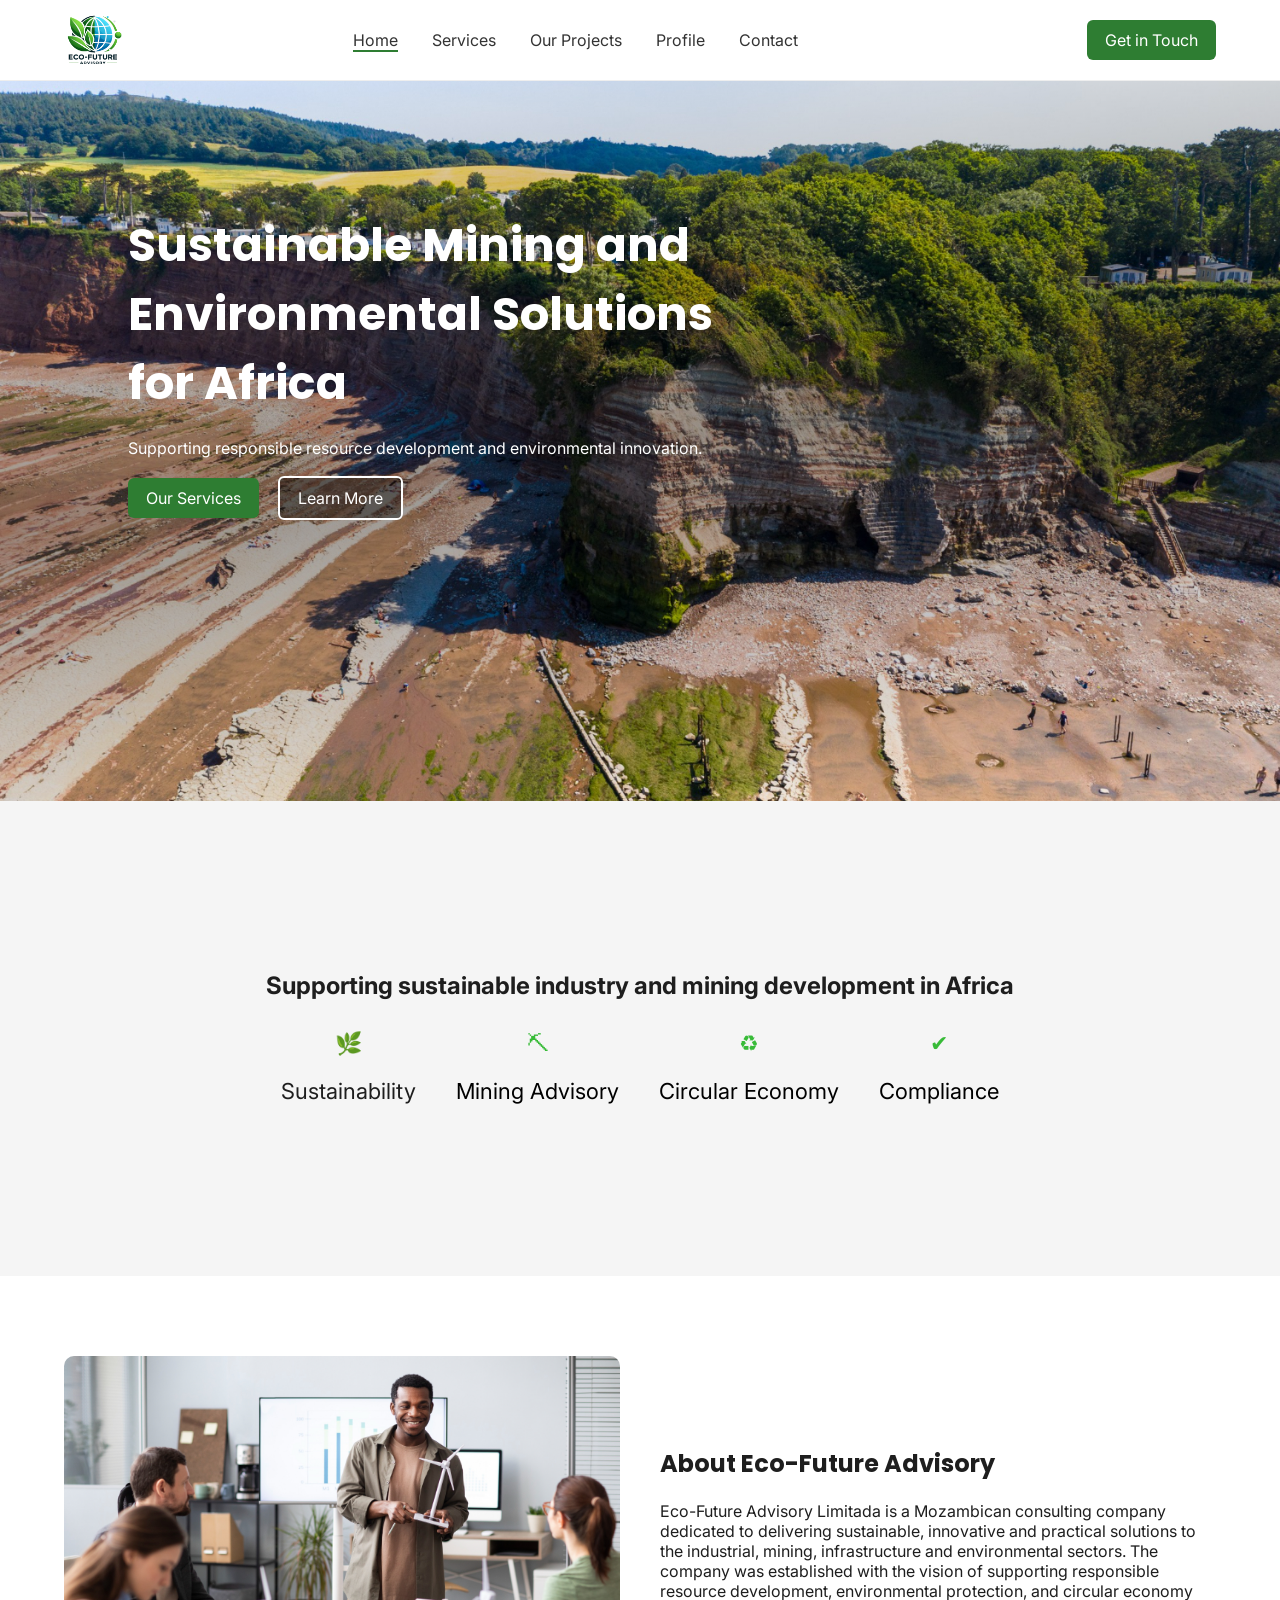
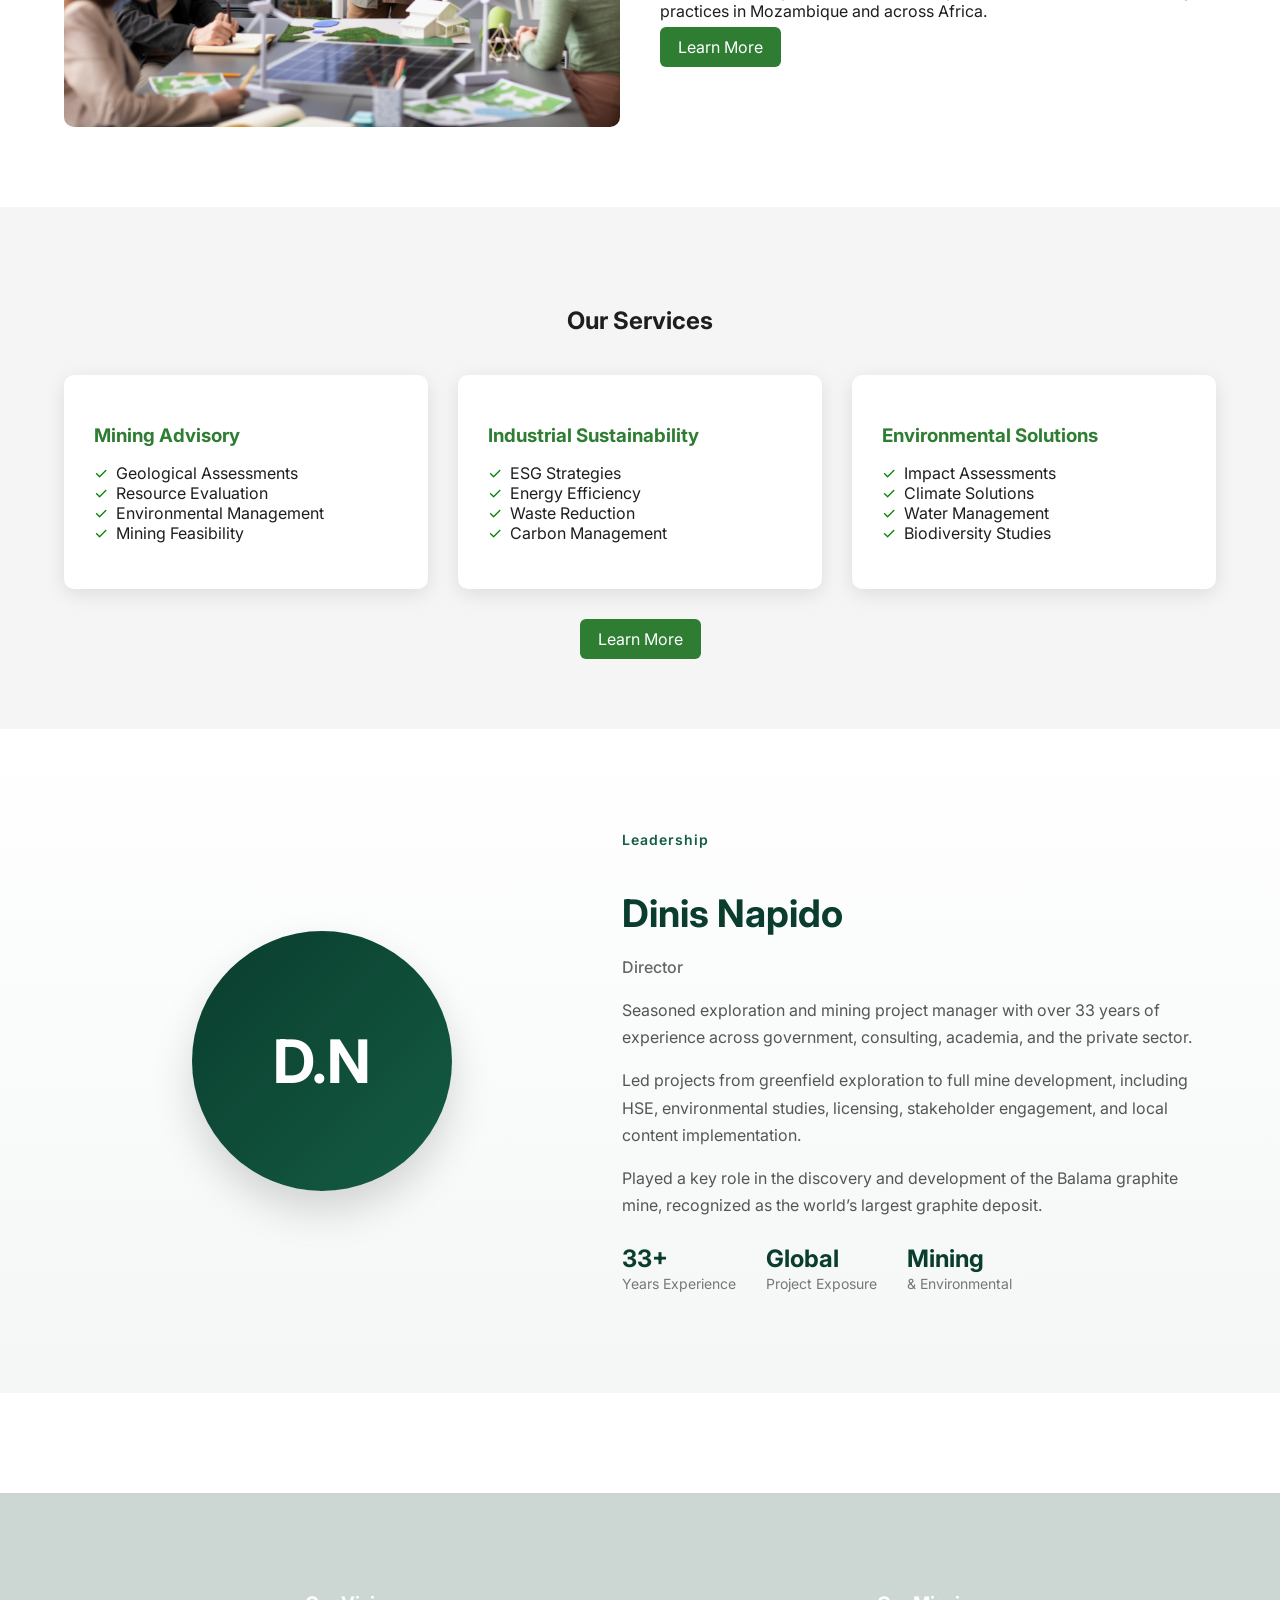
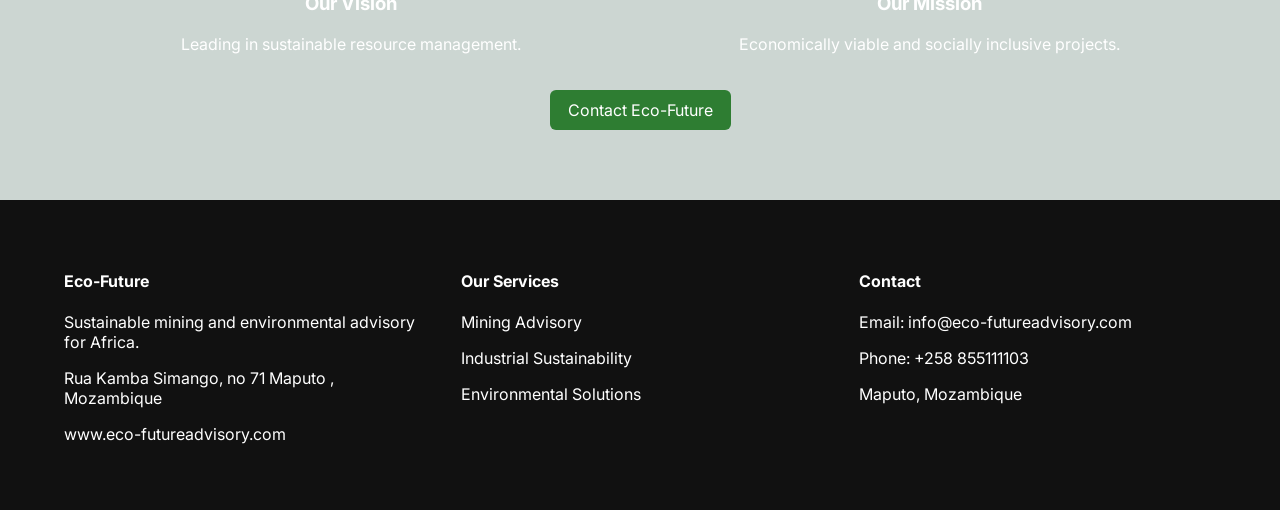
==== index.html @ 8de433ba "Add files via upload" ====
<!DOCTYPE html>
<html lang="pt-pt">

<head>

<meta charset="UTF-8">
<meta name="viewport" content="width=device-width, initial-scale=1.0">

<title>Eco-Future Advisory</title>

<link rel="stylesheet" href="estilos.css">
<link rel='icon' href='logo.png' />
<link href="https://fonts.googleapis.com/css2?family=Poppins:wght@400;600&family=Inter:wght@300;400&display=swap" rel="stylesheet">

</head>

<body>

<header class="cabecalho">

<div class="container menu">

<div class="logo">
<img src='logo.png' class='logo-icon'>
</div>

<nav class="navegacao">

<a href="index.html" class='Pagina-activa'>Home</a>
<a href="serv.html">Services</a>
<a href="projects.docx" download />Our Projects</a>
<a href="#profile">Profile</a>
<a href="#rodape">Contact</a>

</nav>

<a class="botao botao-header" href="#rodape">Get in Touch</a>

<!-- BOTÃO HAMBURGUER -->
<!-- BOTÃO HAMBURGUER -->
<button class="menu-hamburguer" id="menu-hamburguer" aria-label="Menu">
  <svg width="30" height="30" viewBox="0 0 100 80" fill="#333">
    <rect width="100" height="10"></rect>
    <rect y="30" width="100" height="10"></rect>
    <rect y="60" width="100" height="10"></rect>
  </svg>
</button>
</div>

<!-- MENU MOBILE -->
<div class="menu-mobile" id="menu-mobile">

<a href="index.html">Home</a>
<a href="serv.html">Services</a>
<a href="projects.docx" download />Our Projects</a>
<a href="#profile">Profile</a>
<a href="#rodape">Contact</a>
<a class="botao" href="#rodape" style='color:#ffffff'>Get in Touch</a>

</div>

</header>



<section class="secao-hero">
<div class='hero-fundo'>
<div class="conteudo-hero">

<h1>
Sustainable Mining and Environmental Solutions for Africa
</h1>

<p>
Supporting responsible resource development and environmental innovation.
</p>

<div class="botoes-hero">

<a class="botao" href="serv.html">Our Services</a>
<a class="botao-secundario" href="#secao-sobre">Learn More</a>

</div>

</div>
</div>

</section>



<section class="secao-confianca animar-entrada">

<h2>
Supporting sustainable industry and mining development in Africa
</h2>

<div class="lista-icones animar-entrada">

<div class="icone-item">
🌿
<p>Sustainability</p>
</div>

<div class="icone-item" style='color:#38bb38'>
⛏
<p style='color:#000000'>Mining Advisory</p>
</div>

<div class="icone-item" style='color:#38bb38'>
♻
<p style='color:#000000'>Circular Economy</p>
</div>

<div class="icone-item" style='color:#38bb38'>
✔
<p style='color:#000000'>Compliance</p>
</div>

</div>

</section>



<section class="secao-sobre container animar-entrada" id='secao-sobre'>

<div class="grid-sobre">

<img src="consul.jpg">

<div class="texto-sobre">

<h2>About Eco-Future Advisory</h2>
<p>
Eco-Future Advisory Limitada is a Mozambican consulting company dedicated to delivering sustainable, innovative and practical solutions to the industrial, mining, infrastructure and environmental sectors.
The company was established with the vision of supporting responsible resource development, environmental protection, and circular economy practices in Mozambique and across Africa.
</p>


<a class="botao animar-entrada" href="serv.html">Learn More</a>

</div>

</div>

</section>



<section class="secao-servicos animar-entrada">

<h2>Our Services</h2>

<div class="grid-servicos container">

<div class="cartao-servico animar-entrada">

<h3>Mining Advisory</h3>

<ul>

<li>Geological Assessments</li>
<li>Resource Evaluation</li>
<li>Environmental Management</li>
<li>Mining Feasibility</li>

</ul>

</div>



<div class="cartao-servico animar-entrada">

<h3>Industrial Sustainability</h3>

<ul>

<li>ESG Strategies</li>
<li>Energy Efficiency</li>
<li>Waste Reduction</li>
<li>Carbon Management</li>

</ul>

</div>



<div class="cartao-servico animar-entrada">

<h3>Environmental Solutions</h3>

<ul>

<li>Impact Assessments</li>
<li>Climate Solutions</li>
<li>Water Management</li>
<li>Biodiversity Studies</li>

</ul>

</div>

</div>
<br/><br/>
<a class="botao animar-entrada" href="serv.html">Learn More</a>
</section>


<section class="leadership" id="profile">
  <div class="container">

    <div class="leadership-wrapper">

      <!-- IMAGEM / PLACEHOLDER -->
      <div class="leadership-image">
        <div class="avatar">D.N</div>
      </div>

      <!-- TEXTO -->
      <div class="leadership-content">
        <span class="section-tag">Leadership</span>
        <h2>Dinis Napido</h2>
        <h4>Director</h4>

        <p>
          Seasoned exploration and mining project manager with over 33 years of 
          experience across government, consulting, academia, and the private sector.
        </p>

        <p>
          Led projects from greenfield exploration to full mine development, including 
          HSE, environmental studies, licensing, stakeholder engagement, and local 
          content implementation.
        </p>

        <p>
          Played a key role in the discovery and development of the Balama graphite mine, 
          recognized as the world’s largest graphite deposit.
        </p>

        <!-- STATS -->
        <div class="leadership-stats">
          <div>
            <strong>33+</strong>
            <span>Years Experience</span>
          </div>
          <div>
            <strong>Global</strong>
            <span>Project Exposure</span>
          </div>
          <div>
            <strong>Mining</strong>
            <span>& Environmental</span>
          </div>
        </div>

      </div>

    </div>

  </div>
</section>


<div class='visao-geral animar-entrada'>
<section class="secao-visao">

<div class="container grid-visao">

<div>

<h3>Our Vision</h3>

<p>
Leading in sustainable resource management.
</p>

</div>

<div>

<h3>Our Mission</h3>

<p>
Economically viable and socially inclusive projects.
</p>

</div>

</div>

<a class="botao" href="#rodape">Contact Eco-Future</a>

</section>
</div>


<footer class="rodape animar-entrada" id="rodape">

<div class="container grid-rodape">

<div>

<h4>Eco-Future</h4>

<p>
Sustainable mining and environmental advisory for Africa.
</p>

<p>
Rua Kamba Simango, no 71 Maputo , Mozambique
</p>

<p>
www.eco-futureadvisory.com
</p>

</div>

<div>

<h4>Our Services</h4>

<p>Mining Advisory</p>
<p>Industrial Sustainability</p>
<p>Environmental Solutions</p>

</div>

<div>

<h4>Contact</h4>

<p>Email: info@eco-futureadvisory.com</p>
<p>Phone: +258 855111103</p>
<p>Maputo, Mozambique</p>

</div>

</div>

</footer>

<script>

const botaoMenu = document.getElementById("menu-hamburguer");
const menuMobile = document.getElementById("menu-mobile");
// Seleciona todos os links dentro do menu mobile
const linksMenu = menuMobile.querySelectorAll("a");

// 1. Abre/Fecha ao clicar no botão
botaoMenu.addEventListener("click", (event) => {
    event.stopPropagation();
    menuMobile.classList.toggle("ativo");
    botaoMenu.classList.toggle("ativo");
});

// 2. Fecha ao clicar em qualquer link interno
linksMenu.forEach(link => {
    link.addEventListener("click", () => {
        menuMobile.classList.remove("ativo");
        botaoMenu.classList.remove("ativo");
    });
});

// 3. Fecha ao clicar em qualquer lugar fora (no fundo da tela)
window.addEventListener("click", (event) => {
    if (menuMobile.classList.contains("ativo") && !menuMobile.contains(event.target)) {
        menuMobile.classList.remove("ativo");
        botaoMenu.classList.remove("ativo");
    }
});
</script>


<!-- Transicao -->


<script>
const observer = new IntersectionObserver((entries) => {
  entries.forEach(entry => {
    if(entry.intersectionRatio > 0){ 
      // algum percentual visível
      entry.target.classList.add('visivel');
    } else { 
      // nenhum percentual visível
      entry.target.classList.remove('visivel');
    }
  });
}, {
  root: null,           // viewport
  rootMargin: "0px",
  threshold: [0, 0.1, 0.2, 0.5, 1] // dispara várias vezes
});

// aplica a todas as divs animáveis
document.querySelectorAll('.animar-entrada').forEach(el => {
  observer.observe(el);
});
</script>

</body>
</html>
---- estilos.css ----
```css
*{
margin:0;
padding:0;
box-sizing:border-box;
}
html {
  scroll-behavior: smooth;
}
a, button {
  -webkit-tap-highlight-color: transparent; /* remove efeito de highlight azul */
  -webkit-touch-callout: none;              /* evita menu nativo ao tocar longo */
  -webkit-user-select: none;                /* opcional: impede seleção de texto */
}

a {
  text-decoration: none;
  color: inherit; /* mantém cor original */
}
button, input, select, textarea {
  -webkit-appearance: none; /* remove estilo nativo do iOS */
  -webkit-tap-highlight-color: transparent;
}
a, a[href^="tel:"], a[href^="mailto:"] {
  color: inherit; /* mantém a cor que definiste */
  text-decoration: none; /* remove sublinhado */
  -webkit-text-fill-color: inherit; /* força a cor correta no iOS */
  -webkit-tap-highlight-color: transparent; /* remove highlight azul ao tocar */
  pointer-events: auto; /* garante que o link ainda funciona */
}

/* Para garantir que o iOS não aplique o estilo nativo de data detectors */
body {
  -webkit-touch-callout: none; /* remove menu nativo ao tocar longo */
}
body{
margin:0;
padding:0;	
font-family:Inter;
color:#1E1E1E;
}
button {
	cursor:pointer;
}
/* Estado inicial*/
.animar-entrada {
  opacity: 0;
  transform: translateY(90px); 
  transition: all 1s ease-out;
}

/* Quando entrar na tela */
.animar-entrada.visivel {
  opacity: 1;
  transform: translateY(0);
}


.menu-hamburguer {
    display:none;
}
.container{
width:90%;
max-width:1200px;
margin:auto;
}

.cabecalho{
background:white;
border-bottom:1px solid #eee;
}

.menu{
display:flex;
justify-content:space-between;
align-items:center;
padding:20px 0;
}

.logo{
font-family:Poppins;
font-weight:600;
font-size:20px;
color:#0F3D2E;
}
.Pagina-activa {
    border-bottom:2px solid #2E7D32;
}
rect {
    fill: #0F3D2E;
}
.leadership {
  padding: 100px 20px;
  background: linear-gradient(180deg, #ffffff 0%, #f4f7f6 100%);
}

.container {
  max-width: 1200px;
  margin: 0 auto;
}

.leadership-wrapper {
  display: flex;
  align-items: center;
  gap: 60px;
}

/* IMAGEM */
.leadership-image {
  flex: 1;
  display: flex;
  justify-content: center;
}

.avatar {
  width: 260px;
  height: 260px;
  border-radius: 50%;
  background: linear-gradient(135deg, #0a3d2e, #145c43);
  color: #fff;
  font-size: 60px;
  font-weight: bold;
  display: flex;
  align-items: center;
  justify-content: center;
  box-shadow: 0 20px 40px rgba(0,0,0,0.15);
}

/* TEXTO */
.leadership-content {
  flex: 1.2;
}

.section-tag {
  display: inline-block;
  margin-bottom: 10px;
  color: #145c43;
  font-weight: 600;
  letter-spacing: 1px;
  font-size: 14px;
}

.leadership-content h2 {
  font-size: 38px;
  margin-bottom: 5px;
  color: #0a3d2e;
}

.leadership-content h4 {
  margin-bottom: 20px;
  color: #666;
  font-weight: 500;
}

.leadership-content p {
  margin-bottom: 15px;
  color: #555;
  line-height: 1.7;
}

/* STATS */
.leadership-stats {
  display: flex;
  gap: 30px;
  margin-top: 25px;
}

.leadership-stats div {
  text-align: left;
}

.leadership-stats strong {
  display: block;
  font-size: 24px;
  color: #0a3d2e;
}

.leadership-stats span {
  font-size: 14px;
  color: #777;
}
.navegacao a{
margin:0 15px;
text-decoration:none;
color:#333;
}

.botao{
background:#2E7D32;
color:white;
padding:10px 18px;
border-radius:6px;
text-decoration:none;
cursor:pointer;
}

.botao-secundario{
    background: #0000002e;
    border: 2px solid white;
    color: white;
    padding: 10px 18px;
    border-radius: 6px;
    text-decoration: none;
    cursor:pointer;
}

.hero-fundo-pagina {
      width: 100%;
    height: 40vh;
    background: linear-gradient(172deg,transparent , #000000a1, transparent);
    text-align: initial;
}
.logo-icon {
      width: 99px;
    float: left;
    position: absolute;
    margin: -33px -20px;
}
.secao-hero-pagina{
height:40vh;
background:
url("cont.jpg") center/cover;
display:flex;
align-items:center;
justify-content:center;
text-align:center;
color:white;
}

.secao-setor{
padding:80px 0;
text-align: center;
}

.descricao-setor{
max-width:700px;
margin:15px auto 40px;
color:#555;
text-align:center;
}
```


.secao-setor{
padding:80px 0;
}

.descricao-setor{
max-width:700px;
margin:15px auto 40px;
color:#555;
text-align:center;
}

.grid-escolher{
display:grid;
grid-template-columns:repeat(3,1fr);
gap:30px;
max-width:1200px;
margin:auto;

}
.secao-escolher {
  text-align: center;
  padding-bottom: 100px;
}

.secao-hero{
height:80vh;
background:url("hero.jpg") center/cover;
display:flex;
align-items:center;
}
.hero-fundo {
    width: 100%;
    height: 80vh;
    background: linear-gradient(172deg,transparent , #00000066, transparent);
}
.conteudo-hero{
    color: white;
    max-width: 600px;
    margin-left: 10%;
    margin-top: 130px;
}

.conteudo-hero h1{
font-family:Poppins;
font-size:46px;
margin-bottom:20px;
}

.conteudo-hero p{
margin-bottom:30px;
}

.botoes-hero a{
margin-right:15px;
}

.secao-confianca{
text-align:center;
padding:150px 20px;
background:#F5F5F5;
}

.lista-icones{
display:flex;
justify-content:center;
gap:40px;
margin-top:30px;
font-size:22px;
}

.secao-sobre{
padding:80px 0;
}

.grid-sobre{
display:grid;
grid-template-columns:1fr 1fr;
gap:40px;
align-items:center;
}

.grid-sobre img{
width:100%;
border-radius:10px;
}

.texto-sobre h2{
font-family:Poppins;
margin-bottom:20px;
}

.texto-sobre li{
margin-bottom:10px;
}

.secao-servicos{
background:#F5F5F5;
padding:80px 0;
text-align:center;
}

.grid-servicos{
display:grid;
grid-template-columns:repeat(3,1fr);
gap:30px;
margin-top:40px;
}

.cartao-servico{
background:white;
padding:30px;
border-radius:10px;
box-shadow:0 5px 20px rgba(0,0,0,0.1);
text-align:left;
}

.cartao-servico h3{
margin-bottom:15px;
color:#2E7D32;
}

.secao-visao{
    background: #0f3d2e36;
    color: white;
    text-align: center;
    padding: 80px 20px;
    margin-top: 100px;
}

.grid-visao{
display:grid;
grid-template-columns:1fr 1fr;
gap:40px;
margin-bottom:30px;
}
.visao-geral {
    background: url("hands.jpg")no-repeat;
    background-size: cover;
    background-position: center;
    padding: 0px;
} 
.rodape{
background:#111;
color:white;
padding:50px 0;
}
ul {
    list-style:none;
    padding:0;
}
li::before {
    content:"✓";
    color:green;
    margin-right:8px;
}

.grid-rodape{
display:grid;
grid-template-columns:1fr 1fr 1fr;
gap:40px;
}

@media(max-width:900px){

.grid-servicos{
grid-template-columns:1fr;
}

.grid-sobre{
grid-template-columns:1fr;
}

.grid-visao{
grid-template-columns:1fr;
}

.lista-icones{
flex-direction:column;
}

.conteudo-hero h1{
font-size:34px;
}

.grid-escolher{
grid-template-columns:1fr;
}
  .leadership-wrapper {
    flex-direction: column;
    text-align: center;
  }

  .leadership-stats {
    justify-content: center;
  }

  .leadership-stats div {
    text-align: center;
  }


}
```
/* HAMBURGUER */
.menu-hamburguer{
  display:none;             /* Esconde no desktop */
  flex-direction:column;
  justify-content:center;
  align-items:center;
  gap:6px;
  width:30px;
  height:25px;
  cursor:pointer;
  position:relative;
  z-index:1001;             /* garante que fique acima do hero */
}



/* Animação do X */
.menu-hamburguer.ativo span:nth-child(1){
  transform:rotate(45deg) translate(5px,6px);
}

.menu-hamburguer.ativo span:nth-child(2){
  opacity:0;
}

.menu-hamburguer.ativo span:nth-child(3){
  transform:rotate(-45deg) translate(5px,-6px);
}

/* Menu Mobile */
.menu-mobile{
  position:absolute;
  top:70px;                 /* ligeiro ajuste para aparecer abaixo do header */
  left:0;
  width:100%;
  background:white;
  display:flex;
  flex-direction:column;
  align-items:center;
  gap:20px;
  padding:30px 0;
  box-shadow:0 5px 20px rgba(0,0,0,0.1);
  opacity:0;
  pointer-events:none;
  transform:translateY(-20px);
  transition:0.3s;
  z-index:1000;
}

.menu-mobile a{
  text-decoration:none;
  color:#333;
  font-size:18px;
}

.menu-mobile.ativo{
  opacity:1;
  pointer-events:all;
  transform:translateY(0);
}

/* RESPONSIVO */
@media(max-width:800px){

  .navegacao,
  .botao-header{
    display:none;
  }

  .menu-hamburguer{
        display: flex;
    background: none;
    border: none;
    /* color: red; */
    cursor: pointer;
  }
  .grid-rodape {
        display: flex;
    grid-template-columns: 1fr 1fr 1fr;
    gap: 40px;
    flex-wrap: wrap;
  }
  .hero-fundo {
        width: 100%;
    height: 80vh;
    background: linear-gradient(172deg,transparent , #000000a1, transparent);
  }

}
@media(max-width:382px){
.conteudo-hero h1 {
    font-size: 27px;
}

}
@media (max-width: 600px) {
  .leadership {
    padding: 70px 15px;
  }

  .avatar {
    width: 200px;
    height: 200px;
    font-size: 40px;
  }

  .leadership-content h2 {
    font-size: 28px;
  }
}

@media(max-width:382px){ 
.botoes-hero {
       
    display: flex;
    /* flex-wrap: wrap; */
}
}.botao-secundario {
    background:#0000006b;
}


@media(max-width:330px){ 

  .leadership-wrapper {
    gap: 30px;
    padding: 0 10px;
  }

  .avatar {
    width: 150px;
    height: 150px;
    font-size: 28px;
  }

  .leadership-content h2 {
    font-size: 24px;
  }

  .leadership-content p {
    font-size: 14px;
  }

  .leadership-stats {
    flex-direction: column;
    gap: 15px;
    align-items: center;
  }

  .leadership-stats strong {
    font-size: 20px;
  }

  .leadership-stats span {
    font-size: 13px;
  }
}
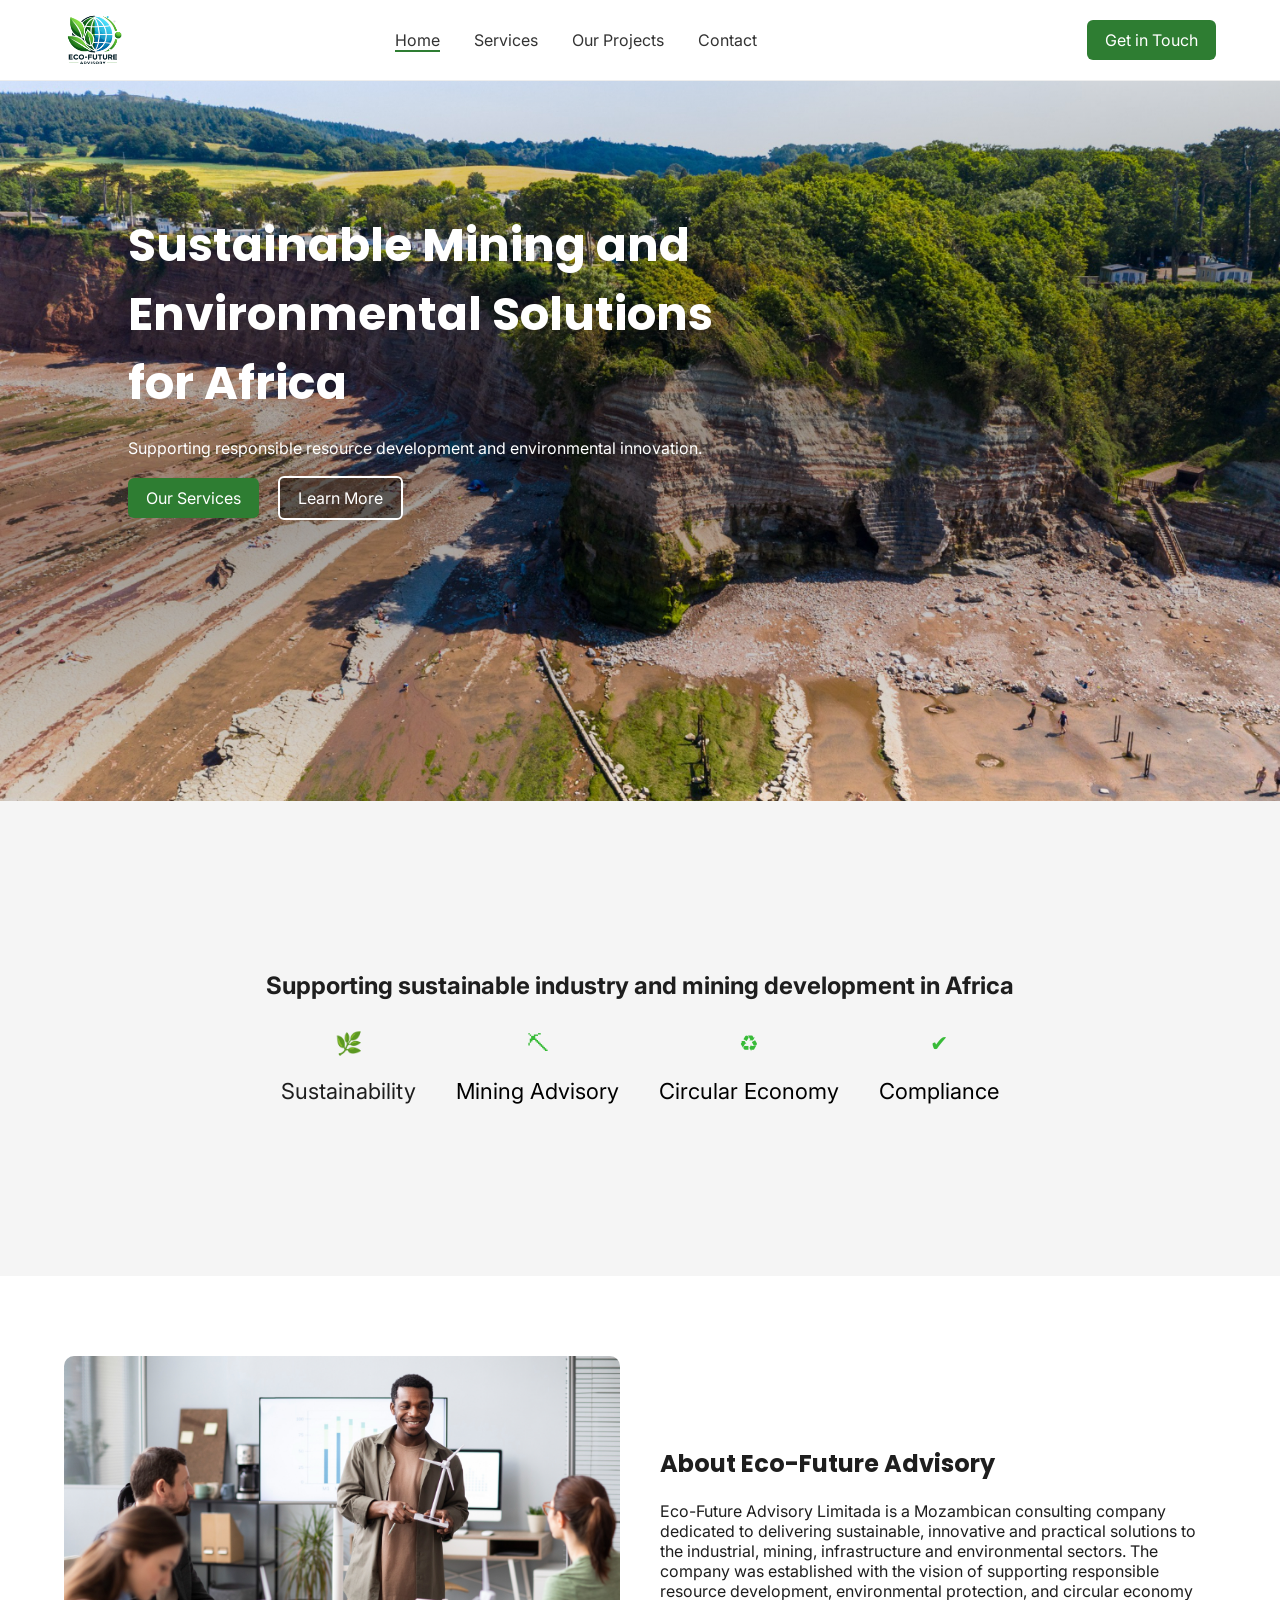
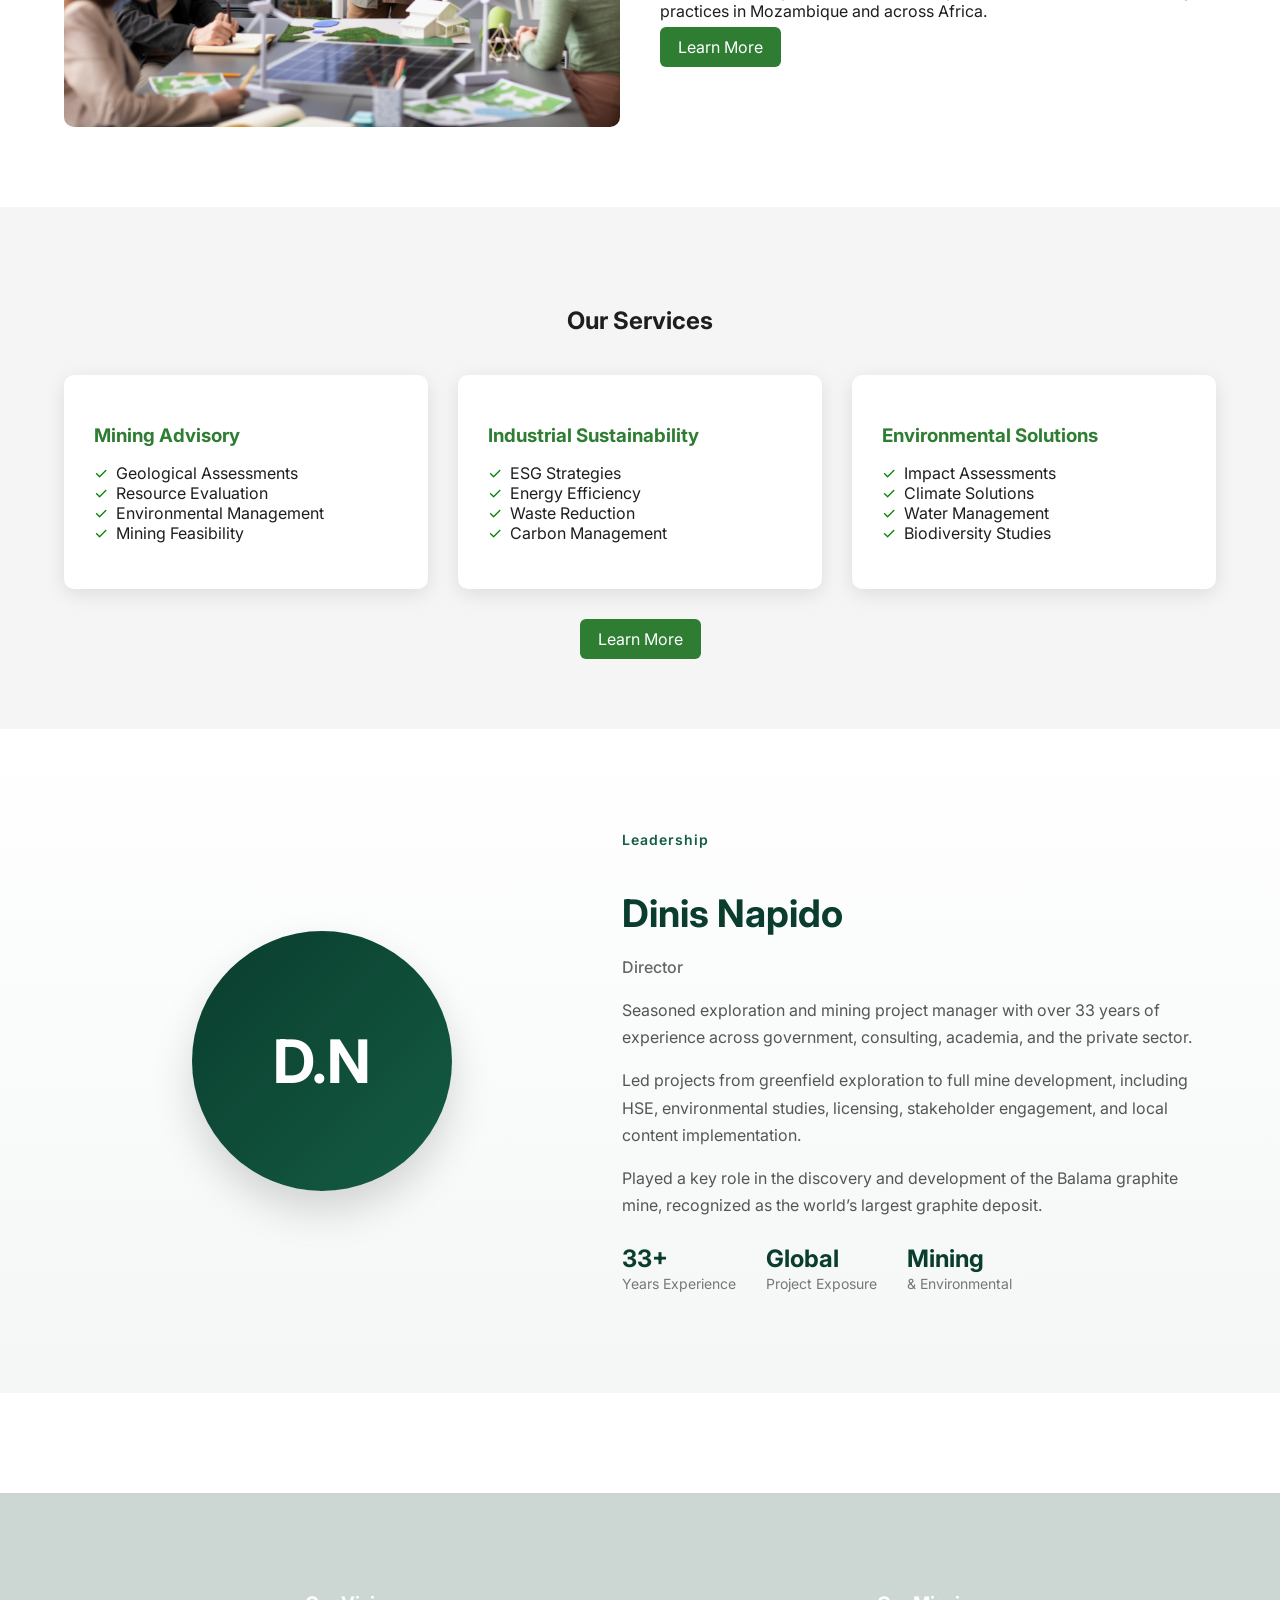
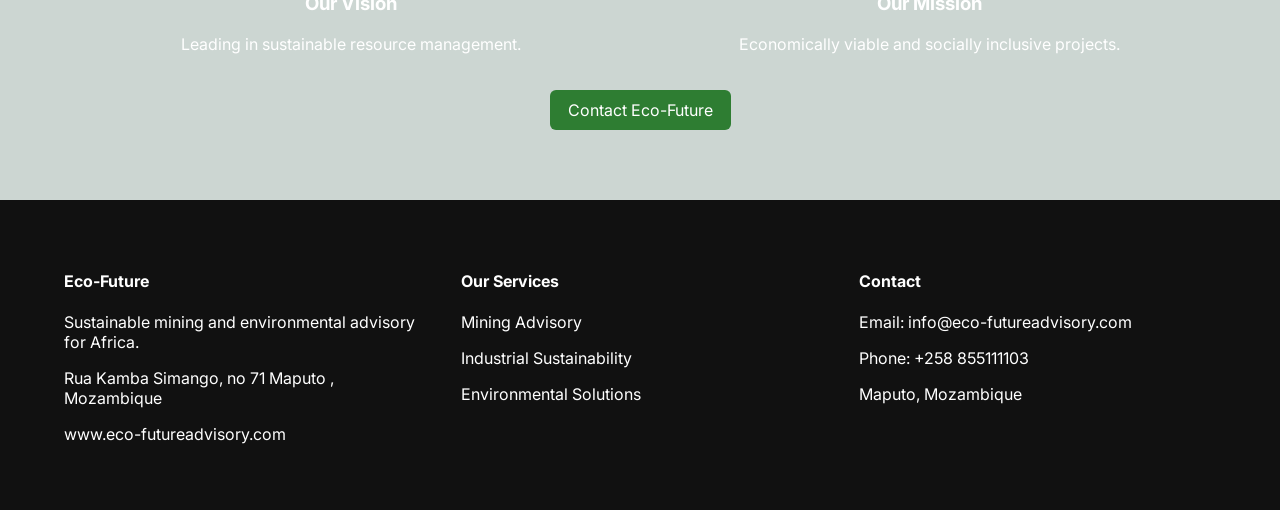
==== commit d3d77a44: "Add files via upload" ====
--- a/index.html
+++ b/index.html
@@ -30,7 +30,7 @@
 <a href="index.html" class='Pagina-activa'>Home</a>
 <a href="serv.html">Services</a>
 <a href="projects.docx" download />Our Projects</a>
-<a href="#profile">Profile</a>
+
 <a href="#rodape">Contact</a>
 
 </nav>
@@ -54,7 +54,7 @@
 <a href="index.html">Home</a>
 <a href="serv.html">Services</a>
 <a href="projects.docx" download />Our Projects</a>
-<a href="#profile">Profile</a>
+
 <a href="#rodape">Contact</a>
 <a class="botao" href="#rodape" style='color:#ffffff'>Get in Touch</a>
 
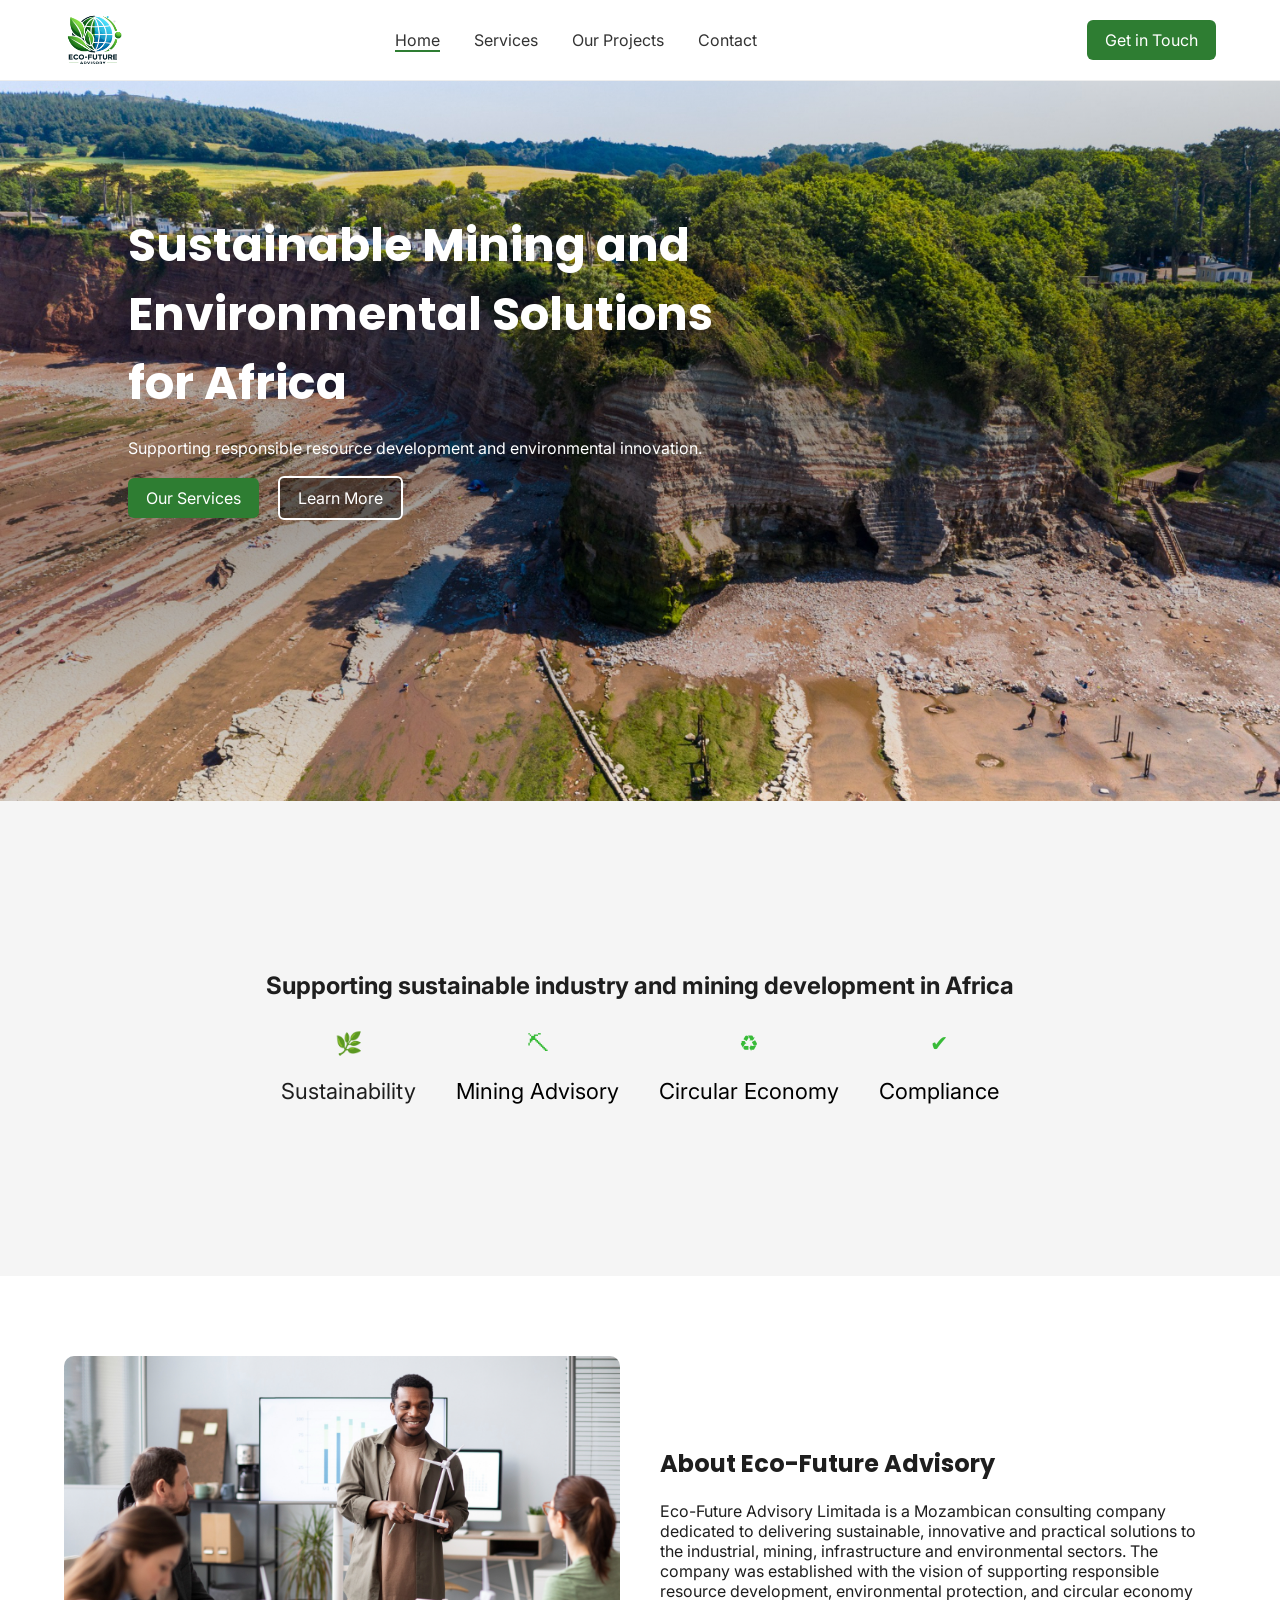
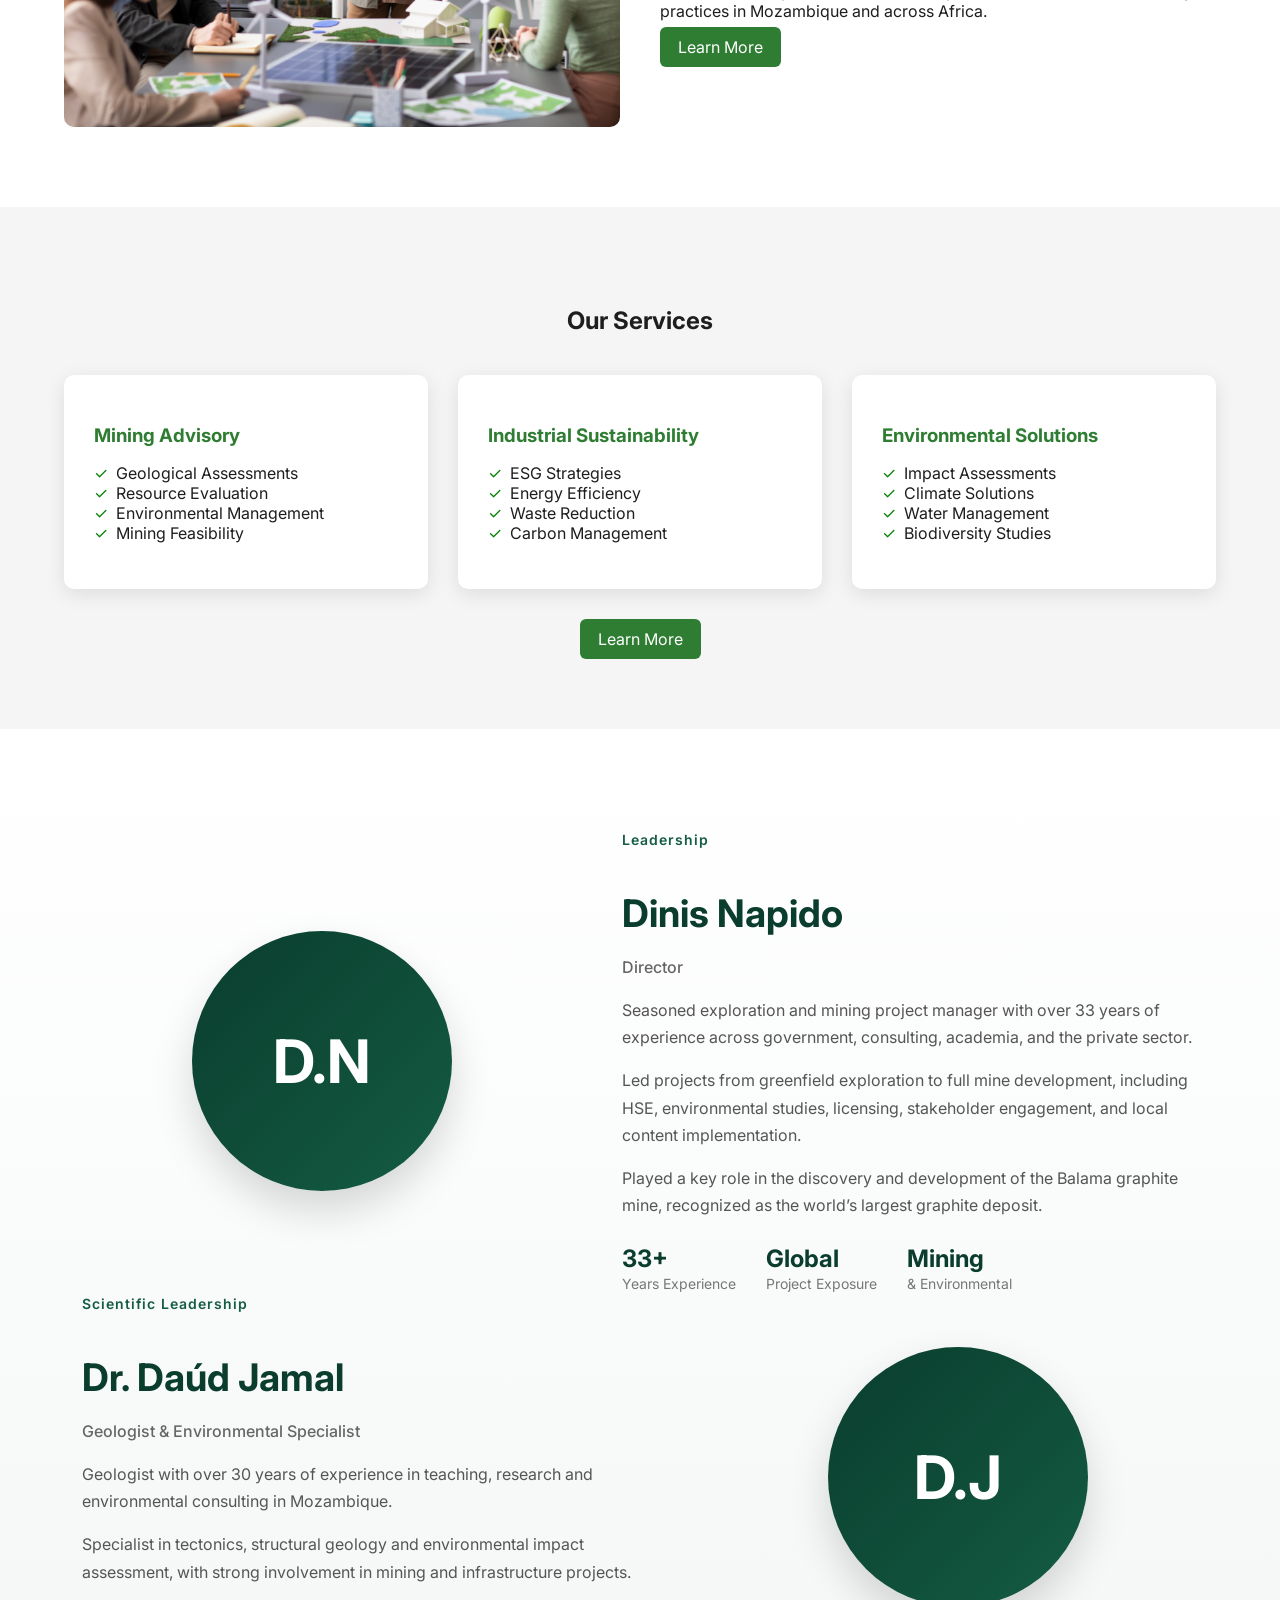
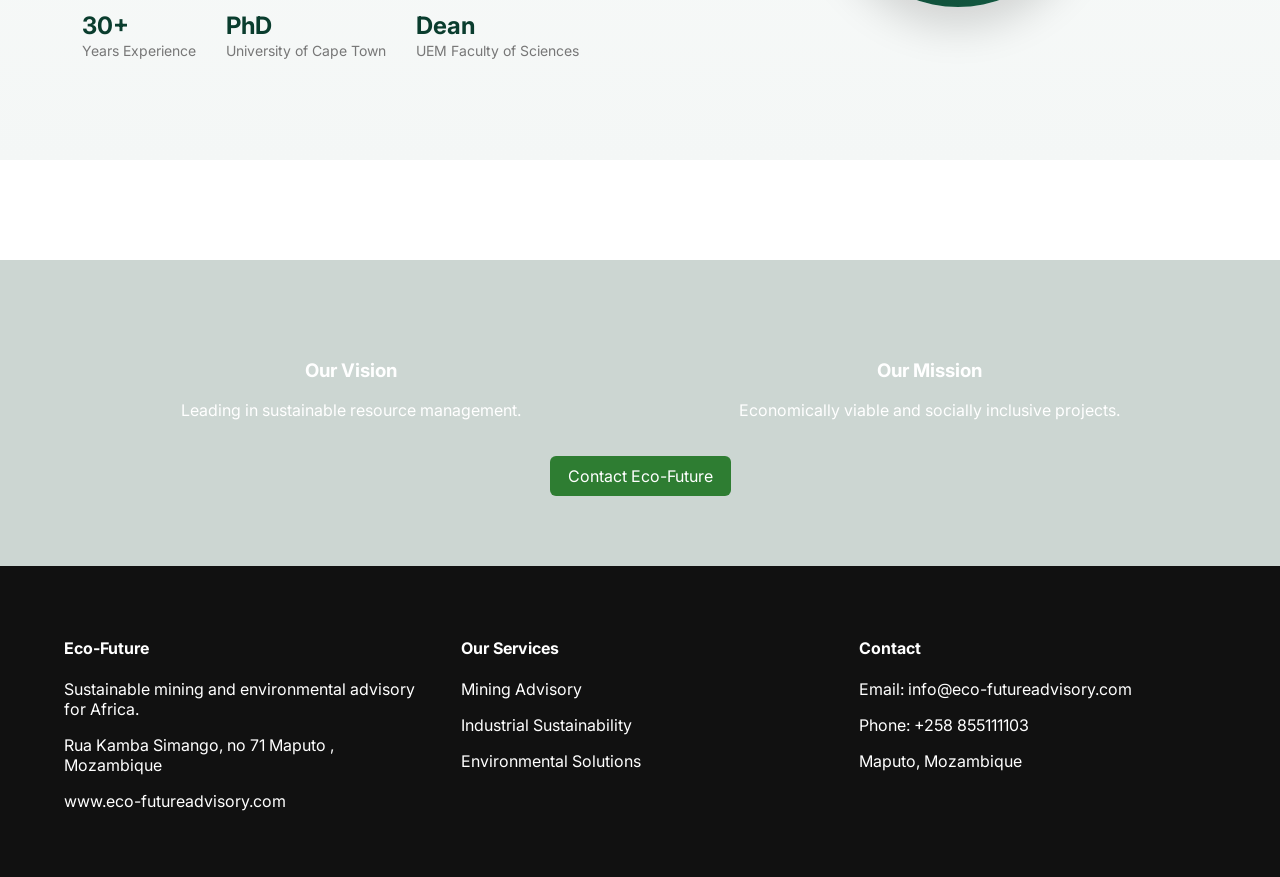
==== commit df8530ca: "Add files via upload" ====
--- a/index.html
+++ b/index.html
@@ -1,408 +1,450 @@
-
-<!DOCTYPE html>
-<html lang="pt-pt">
-
-<head>
-
-<meta charset="UTF-8">
-<meta name="viewport" content="width=device-width, initial-scale=1.0">
-
-<title>Eco-Future Advisory</title>
-
-<link rel="stylesheet" href="estilos.css">
-<link rel='icon' href='logo.png' />
-<link href="https://fonts.googleapis.com/css2?family=Poppins:wght@400;600&family=Inter:wght@300;400&display=swap" rel="stylesheet">
-
-</head>
-
-<body>
-
-<header class="cabecalho">
-
-<div class="container menu">
-
-<div class="logo">
-<img src='logo.png' class='logo-icon'>
-</div>
-
-<nav class="navegacao">
-
-<a href="index.html" class='Pagina-activa'>Home</a>
-<a href="serv.html">Services</a>
-<a href="projects.docx" download />Our Projects</a>
-
-<a href="#rodape">Contact</a>
-
-</nav>
-
-<a class="botao botao-header" href="#rodape">Get in Touch</a>
-
-<!-- BOTÃO HAMBURGUER -->
-<!-- BOTÃO HAMBURGUER -->
-<button class="menu-hamburguer" id="menu-hamburguer" aria-label="Menu">
-  <svg width="30" height="30" viewBox="0 0 100 80" fill="#333">
-    <rect width="100" height="10"></rect>
-    <rect y="30" width="100" height="10"></rect>
-    <rect y="60" width="100" height="10"></rect>
-  </svg>
-</button>
-</div>
-
-<!-- MENU MOBILE -->
-<div class="menu-mobile" id="menu-mobile">
-
-<a href="index.html">Home</a>
-<a href="serv.html">Services</a>
-<a href="projects.docx" download />Our Projects</a>
-
-<a href="#rodape">Contact</a>
-<a class="botao" href="#rodape" style='color:#ffffff'>Get in Touch</a>
-
-</div>
-
-</header>
-
-
-
-<section class="secao-hero">
-<div class='hero-fundo'>
-<div class="conteudo-hero">
-
-<h1>
-Sustainable Mining and Environmental Solutions for Africa
-</h1>
-
-<p>
-Supporting responsible resource development and environmental innovation.
-</p>
-
-<div class="botoes-hero">
-
-<a class="botao" href="serv.html">Our Services</a>
-<a class="botao-secundario" href="#secao-sobre">Learn More</a>
-
-</div>
-
-</div>
-</div>
-
-</section>
-
-
-
-<section class="secao-confianca animar-entrada">
-
-<h2>
-Supporting sustainable industry and mining development in Africa
-</h2>
-
-<div class="lista-icones animar-entrada">
-
-<div class="icone-item">
-🌿
-<p>Sustainability</p>
-</div>
-
-<div class="icone-item" style='color:#38bb38'>
-⛏
-<p style='color:#000000'>Mining Advisory</p>
-</div>
-
-<div class="icone-item" style='color:#38bb38'>
-♻
-<p style='color:#000000'>Circular Economy</p>
-</div>
-
-<div class="icone-item" style='color:#38bb38'>
-✔
-<p style='color:#000000'>Compliance</p>
-</div>
-
-</div>
-
-</section>
-
-
-
-<section class="secao-sobre container animar-entrada" id='secao-sobre'>
-
-<div class="grid-sobre">
-
-<img src="consul.jpg">
-
-<div class="texto-sobre">
-
-<h2>About Eco-Future Advisory</h2>
-<p>
-Eco-Future Advisory Limitada is a Mozambican consulting company dedicated to delivering sustainable, innovative and practical solutions to the industrial, mining, infrastructure and environmental sectors.
-The company was established with the vision of supporting responsible resource development, environmental protection, and circular economy practices in Mozambique and across Africa.
-</p>
-
-
-<a class="botao animar-entrada" href="serv.html">Learn More</a>
-
-</div>
-
-</div>
-
-</section>
-
-
-
-<section class="secao-servicos animar-entrada">
-
-<h2>Our Services</h2>
-
-<div class="grid-servicos container">
-
-<div class="cartao-servico animar-entrada">
-
-<h3>Mining Advisory</h3>
-
-<ul>
-
-<li>Geological Assessments</li>
-<li>Resource Evaluation</li>
-<li>Environmental Management</li>
-<li>Mining Feasibility</li>
-
-</ul>
-
-</div>
-
-
-
-<div class="cartao-servico animar-entrada">
-
-<h3>Industrial Sustainability</h3>
-
-<ul>
-
-<li>ESG Strategies</li>
-<li>Energy Efficiency</li>
-<li>Waste Reduction</li>
-<li>Carbon Management</li>
-
-</ul>
-
-</div>
-
-
-
-<div class="cartao-servico animar-entrada">
-
-<h3>Environmental Solutions</h3>
-
-<ul>
-
-<li>Impact Assessments</li>
-<li>Climate Solutions</li>
-<li>Water Management</li>
-<li>Biodiversity Studies</li>
-
-</ul>
-
-</div>
-
-</div>
-<br/><br/>
-<a class="botao animar-entrada" href="serv.html">Learn More</a>
-</section>
-
-
-<section class="leadership" id="profile">
-  <div class="container">
-
-    <div class="leadership-wrapper">
-
-      <!-- IMAGEM / PLACEHOLDER -->
-      <div class="leadership-image">
-        <div class="avatar">D.N</div>
-      </div>
-
-      <!-- TEXTO -->
-      <div class="leadership-content">
-        <span class="section-tag">Leadership</span>
-        <h2>Dinis Napido</h2>
-        <h4>Director</h4>
-
-        <p>
-          Seasoned exploration and mining project manager with over 33 years of 
-          experience across government, consulting, academia, and the private sector.
-        </p>
-
-        <p>
-          Led projects from greenfield exploration to full mine development, including 
-          HSE, environmental studies, licensing, stakeholder engagement, and local 
-          content implementation.
-        </p>
-
-        <p>
-          Played a key role in the discovery and development of the Balama graphite mine, 
-          recognized as the world’s largest graphite deposit.
-        </p>
-
-        <!-- STATS -->
-        <div class="leadership-stats">
-          <div>
-            <strong>33+</strong>
-            <span>Years Experience</span>
-          </div>
-          <div>
-            <strong>Global</strong>
-            <span>Project Exposure</span>
-          </div>
-          <div>
-            <strong>Mining</strong>
-            <span>& Environmental</span>
-          </div>
-        </div>
-
-      </div>
-
-    </div>
-
-  </div>
-</section>
-
-
-<div class='visao-geral animar-entrada'>
-<section class="secao-visao">
-
-<div class="container grid-visao">
-
-<div>
-
-<h3>Our Vision</h3>
-
-<p>
-Leading in sustainable resource management.
-</p>
-
-</div>
-
-<div>
-
-<h3>Our Mission</h3>
-
-<p>
-Economically viable and socially inclusive projects.
-</p>
-
-</div>
-
-</div>
-
-<a class="botao" href="#rodape">Contact Eco-Future</a>
-
-</section>
-</div>
-
-
-<footer class="rodape animar-entrada" id="rodape">
-
-<div class="container grid-rodape">
-
-<div>
-
-<h4>Eco-Future</h4>
-
-<p>
-Sustainable mining and environmental advisory for Africa.
-</p>
-
-<p>
-Rua Kamba Simango, no 71 Maputo , Mozambique
-</p>
-
-<p>
-www.eco-futureadvisory.com
-</p>
-
-</div>
-
-<div>
-
-<h4>Our Services</h4>
-
-<p>Mining Advisory</p>
-<p>Industrial Sustainability</p>
-<p>Environmental Solutions</p>
-
-</div>
-
-<div>
-
-<h4>Contact</h4>
-
-<p>Email: info@eco-futureadvisory.com</p>
-<p>Phone: +258 855111103</p>
-<p>Maputo, Mozambique</p>
-
-</div>
-
-</div>
-
-</footer>
-
-<script>
-
-const botaoMenu = document.getElementById("menu-hamburguer");
-const menuMobile = document.getElementById("menu-mobile");
-// Seleciona todos os links dentro do menu mobile
-const linksMenu = menuMobile.querySelectorAll("a");
-
-// 1. Abre/Fecha ao clicar no botão
-botaoMenu.addEventListener("click", (event) => {
-    event.stopPropagation();
-    menuMobile.classList.toggle("ativo");
-    botaoMenu.classList.toggle("ativo");
-});
-
-// 2. Fecha ao clicar em qualquer link interno
-linksMenu.forEach(link => {
-    link.addEventListener("click", () => {
-        menuMobile.classList.remove("ativo");
-        botaoMenu.classList.remove("ativo");
-    });
-});
-
-// 3. Fecha ao clicar em qualquer lugar fora (no fundo da tela)
-window.addEventListener("click", (event) => {
-    if (menuMobile.classList.contains("ativo") && !menuMobile.contains(event.target)) {
-        menuMobile.classList.remove("ativo");
-        botaoMenu.classList.remove("ativo");
-    }
-});
-</script>
-
-
-<!-- Transicao -->
-
-
-<script>
-const observer = new IntersectionObserver((entries) => {
-  entries.forEach(entry => {
-    if(entry.intersectionRatio > 0){ 
-      // algum percentual visível
-      entry.target.classList.add('visivel');
-    } else { 
-      // nenhum percentual visível
-      entry.target.classList.remove('visivel');
-    }
-  });
-}, {
-  root: null,           // viewport
-  rootMargin: "0px",
-  threshold: [0, 0.1, 0.2, 0.5, 1] // dispara várias vezes
-});
-
-// aplica a todas as divs animáveis
-document.querySelectorAll('.animar-entrada').forEach(el => {
-  observer.observe(el);
-});
-</script>
-
-</body>
-</html>
-
+
+<!DOCTYPE html>
+<html lang="pt-pt">
+
+<head>
+
+<meta charset="UTF-8">
+<meta name="viewport" content="width=device-width, initial-scale=1.0">
+
+<title>Eco-Future Advisory</title>
+
+<link rel="stylesheet" href="estilos.css">
+<link rel='icon' href='logo.png' />
+<link href="https://fonts.googleapis.com/css2?family=Poppins:wght@400;600&family=Inter:wght@300;400&display=swap" rel="stylesheet">
+
+<style>
+/* additional styles */
+.leadership-wrapper:nth-child(even){flex-direction:row-reverse;}
+</style>
+</head>
+
+<body>
+
+<header class="cabecalho">
+
+<div class="container menu">
+
+<div class="logo">
+<img src='logo.png' class='logo-icon'>
+</div>
+
+<nav class="navegacao">
+
+<a href="index.html" class='Pagina-activa'>Home</a>
+<a href="serv.html">Services</a>
+<a href="jobs.pdf" target="_blank" download />Our Projects</a>
+
+<a href="#rodape">Contact</a>
+
+</nav>
+
+<a class="botao botao-header" href="#rodape">Get in Touch</a>
+
+<!-- BOTÃO HAMBURGUER -->
+<!-- BOTÃO HAMBURGUER -->
+<button class="menu-hamburguer" id="menu-hamburguer" aria-label="Menu">
+  <svg width="30" height="30" viewBox="0 0 100 80" fill="#333">
+    <rect width="100" height="10"></rect>
+    <rect y="30" width="100" height="10"></rect>
+    <rect y="60" width="100" height="10"></rect>
+  </svg>
+</button>
+</div>
+
+<!-- MENU MOBILE -->
+<div class="menu-mobile" id="menu-mobile">
+
+<a href="index.html">Home</a>
+<a href="serv.html">Services</a>
+<a href="jobs.pdf" target="_blank" download />Our Projects</a>
+
+<a href="#rodape">Contact</a>
+<a class="botao" href="#rodape" style='color:#ffffff'>Get in Touch</a>
+
+</div>
+
+</header>
+
+
+
+<section class="secao-hero">
+<div class='hero-fundo'>
+<div class="conteudo-hero">
+
+<h1>
+Sustainable Mining and Environmental Solutions for Africa
+</h1>
+
+<p>
+Supporting responsible resource development and environmental innovation.
+</p>
+
+<div class="botoes-hero">
+
+<a class="botao" href="serv.html">Our Services</a>
+<a class="botao-secundario" href="#secao-sobre">Learn More</a>
+
+</div>
+
+</div>
+</div>
+
+</section>
+
+
+
+<section class="secao-confianca animar-entrada">
+
+<h2>
+Supporting sustainable industry and mining development in Africa
+</h2>
+
+<div class="lista-icones animar-entrada">
+
+<div class="icone-item">
+🌿
+<p>Sustainability</p>
+</div>
+
+<div class="icone-item" style='color:#38bb38'>
+⛏
+<p style='color:#000000'>Mining Advisory</p>
+</div>
+
+<div class="icone-item" style='color:#38bb38'>
+♻
+<p style='color:#000000'>Circular Economy</p>
+</div>
+
+<div class="icone-item" style='color:#38bb38'>
+✔
+<p style='color:#000000'>Compliance</p>
+</div>
+
+</div>
+
+</section>
+
+
+
+<section class="secao-sobre container animar-entrada" id='secao-sobre'>
+
+<div class="grid-sobre">
+
+<img src="consul.jpg">
+
+<div class="texto-sobre">
+
+<h2>About Eco-Future Advisory</h2>
+<p>
+Eco-Future Advisory Limitada is a Mozambican consulting company dedicated to delivering sustainable, innovative and practical solutions to the industrial, mining, infrastructure and environmental sectors.
+The company was established with the vision of supporting responsible resource development, environmental protection, and circular economy practices in Mozambique and across Africa.
+</p>
+
+
+<a class="botao animar-entrada" href="serv.html">Learn More</a>
+
+</div>
+
+</div>
+
+</section>
+
+
+
+<section class="secao-servicos animar-entrada">
+
+<h2>Our Services</h2>
+
+<div class="grid-servicos container">
+
+<div class="cartao-servico animar-entrada">
+
+<h3>Mining Advisory</h3>
+
+<ul>
+
+<li>Geological Assessments</li>
+<li>Resource Evaluation</li>
+<li>Environmental Management</li>
+<li>Mining Feasibility</li>
+
+</ul>
+
+</div>
+
+
+
+<div class="cartao-servico animar-entrada">
+
+<h3>Industrial Sustainability</h3>
+
+<ul>
+
+<li>ESG Strategies</li>
+<li>Energy Efficiency</li>
+<li>Waste Reduction</li>
+<li>Carbon Management</li>
+
+</ul>
+
+</div>
+
+
+
+<div class="cartao-servico animar-entrada">
+
+<h3>Environmental Solutions</h3>
+
+<ul>
+
+<li>Impact Assessments</li>
+<li>Climate Solutions</li>
+<li>Water Management</li>
+<li>Biodiversity Studies</li>
+
+</ul>
+
+</div>
+
+</div>
+<br/><br/>
+<a class="botao animar-entrada" href="serv.html">Learn More</a>
+</section>
+
+
+
+<section class="leadership" id="profile">
+  <div class="container">
+
+    <div class="leadership-wrapper">
+
+      <div class="leadership-image">
+        <div class="avatar">D.N</div>
+      </div>
+
+      <div class="leadership-content">
+        <span class="section-tag">Leadership</span>
+        <h2>Dinis Napido</h2>
+        <h4>Director</h4>
+
+        <p>
+          Seasoned exploration and mining project manager with over 33 years of 
+          experience across government, consulting, academia, and the private sector.
+        </p>
+
+        <p>
+          Led projects from greenfield exploration to full mine development, including 
+          HSE, environmental studies, licensing, stakeholder engagement, and local 
+          content implementation.
+        </p>
+
+        <p>
+          Played a key role in the discovery and development of the Balama graphite mine, 
+          recognized as the world’s largest graphite deposit.
+        </p>
+
+        <div class="leadership-stats">
+          <div>
+            <strong>33+</strong>
+            <span>Years Experience</span>
+          </div>
+          <div>
+            <strong>Global</strong>
+            <span>Project Exposure</span>
+          </div>
+          <div>
+            <strong>Mining</strong>
+            <span>& Environmental</span>
+          </div>
+        </div>
+
+      </div>
+
+    </div>
+
+    <!-- JAMAL -->
+    <div class="leadership-wrapper">
+
+      <div class="leadership-image">
+        <div class="avatar">D.J</div>
+      </div>
+
+      <div class="leadership-content">
+        <span class="section-tag">Scientific Leadership</span>
+        <h2>Dr. Daúd Jamal</h2>
+        <h4>Geologist & Environmental Specialist</h4>
+
+        <p>
+          Geologist with over 30 years of experience in teaching, research and environmental consulting in Mozambique.
+        </p>
+
+        <p>
+          Specialist in tectonics, structural geology and environmental impact assessment, with strong involvement in mining and infrastructure projects.
+        </p>
+
+        <div class="leadership-stats">
+          <div>
+            <strong>30+</strong>
+            <span>Years Experience</span>
+          </div>
+          <div>
+            <strong>PhD</strong>
+            <span>University of Cape Town</span>
+          </div>
+          <div>
+            <strong>Dean</strong>
+            <span>UEM Faculty of Sciences</span>
+          </div>
+        </div>
+
+      </div>
+
+    </div>
+
+  </div>
+</section>
+
+
+
+<div class='visao-geral animar-entrada'>
+<section class="secao-visao">
+
+<div class="container grid-visao">
+
+<div>
+
+<h3>Our Vision</h3>
+
+<p>
+Leading in sustainable resource management.
+</p>
+
+</div>
+
+<div>
+
+<h3>Our Mission</h3>
+
+<p>
+Economically viable and socially inclusive projects.
+</p>
+
+</div>
+
+</div>
+
+<a class="botao" href="#rodape">Contact Eco-Future</a>
+
+</section>
+</div>
+
+
+<footer class="rodape animar-entrada" id="rodape">
+
+<div class="container grid-rodape">
+
+<div>
+
+<h4>Eco-Future</h4>
+
+<p>
+Sustainable mining and environmental advisory for Africa.
+</p>
+
+<p>
+Rua Kamba Simango, no 71 Maputo , Mozambique
+</p>
+
+<p>
+www.eco-futureadvisory.com
+</p>
+
+</div>
+
+<div>
+
+<h4>Our Services</h4>
+
+<p>Mining Advisory</p>
+<p>Industrial Sustainability</p>
+<p>Environmental Solutions</p>
+
+</div>
+
+<div>
+
+<h4>Contact</h4>
+
+<p>Email: info@eco-futureadvisory.com</p>
+<p>Phone: +258 855111103</p>
+<p>Maputo, Mozambique</p>
+
+</div>
+
+</div>
+
+</footer>
+
+<script>
+
+const botaoMenu = document.getElementById("menu-hamburguer");
+const menuMobile = document.getElementById("menu-mobile");
+// Seleciona todos os links dentro do menu mobile
+const linksMenu = menuMobile.querySelectorAll("a");
+
+// 1. Abre/Fecha ao clicar no botão
+botaoMenu.addEventListener("click", (event) => {
+    event.stopPropagation();
+    menuMobile.classList.toggle("ativo");
+    botaoMenu.classList.toggle("ativo");
+});
+
+// 2. Fecha ao clicar em qualquer link interno
+linksMenu.forEach(link => {
+    link.addEventListener("click", () => {
+        menuMobile.classList.remove("ativo");
+        botaoMenu.classList.remove("ativo");
+    });
+});
+
+// 3. Fecha ao clicar em qualquer lugar fora (no fundo da tela)
+window.addEventListener("click", (event) => {
+    if (menuMobile.classList.contains("ativo") && !menuMobile.contains(event.target)) {
+        menuMobile.classList.remove("ativo");
+        botaoMenu.classList.remove("ativo");
+    }
+});
+</script>
+
+
+<!-- Transicao -->
+
+
+<script>
+const observer = new IntersectionObserver((entries) => {
+  entries.forEach(entry => {
+    if(entry.intersectionRatio > 0){ 
+      // algum percentual visível
+      entry.target.classList.add('visivel');
+    } else { 
+      // nenhum percentual visível
+      entry.target.classList.remove('visivel');
+    }
+  });
+}, {
+  root: null,           // viewport
+  rootMargin: "0px",
+  threshold: [0, 0.1, 0.2, 0.5, 1] // dispara várias vezes
+});
+
+// aplica a todas as divs animáveis
+document.querySelectorAll('.animar-entrada').forEach(el => {
+  observer.observe(el);
+});
+</script>
+
+</body>
+</html>
+
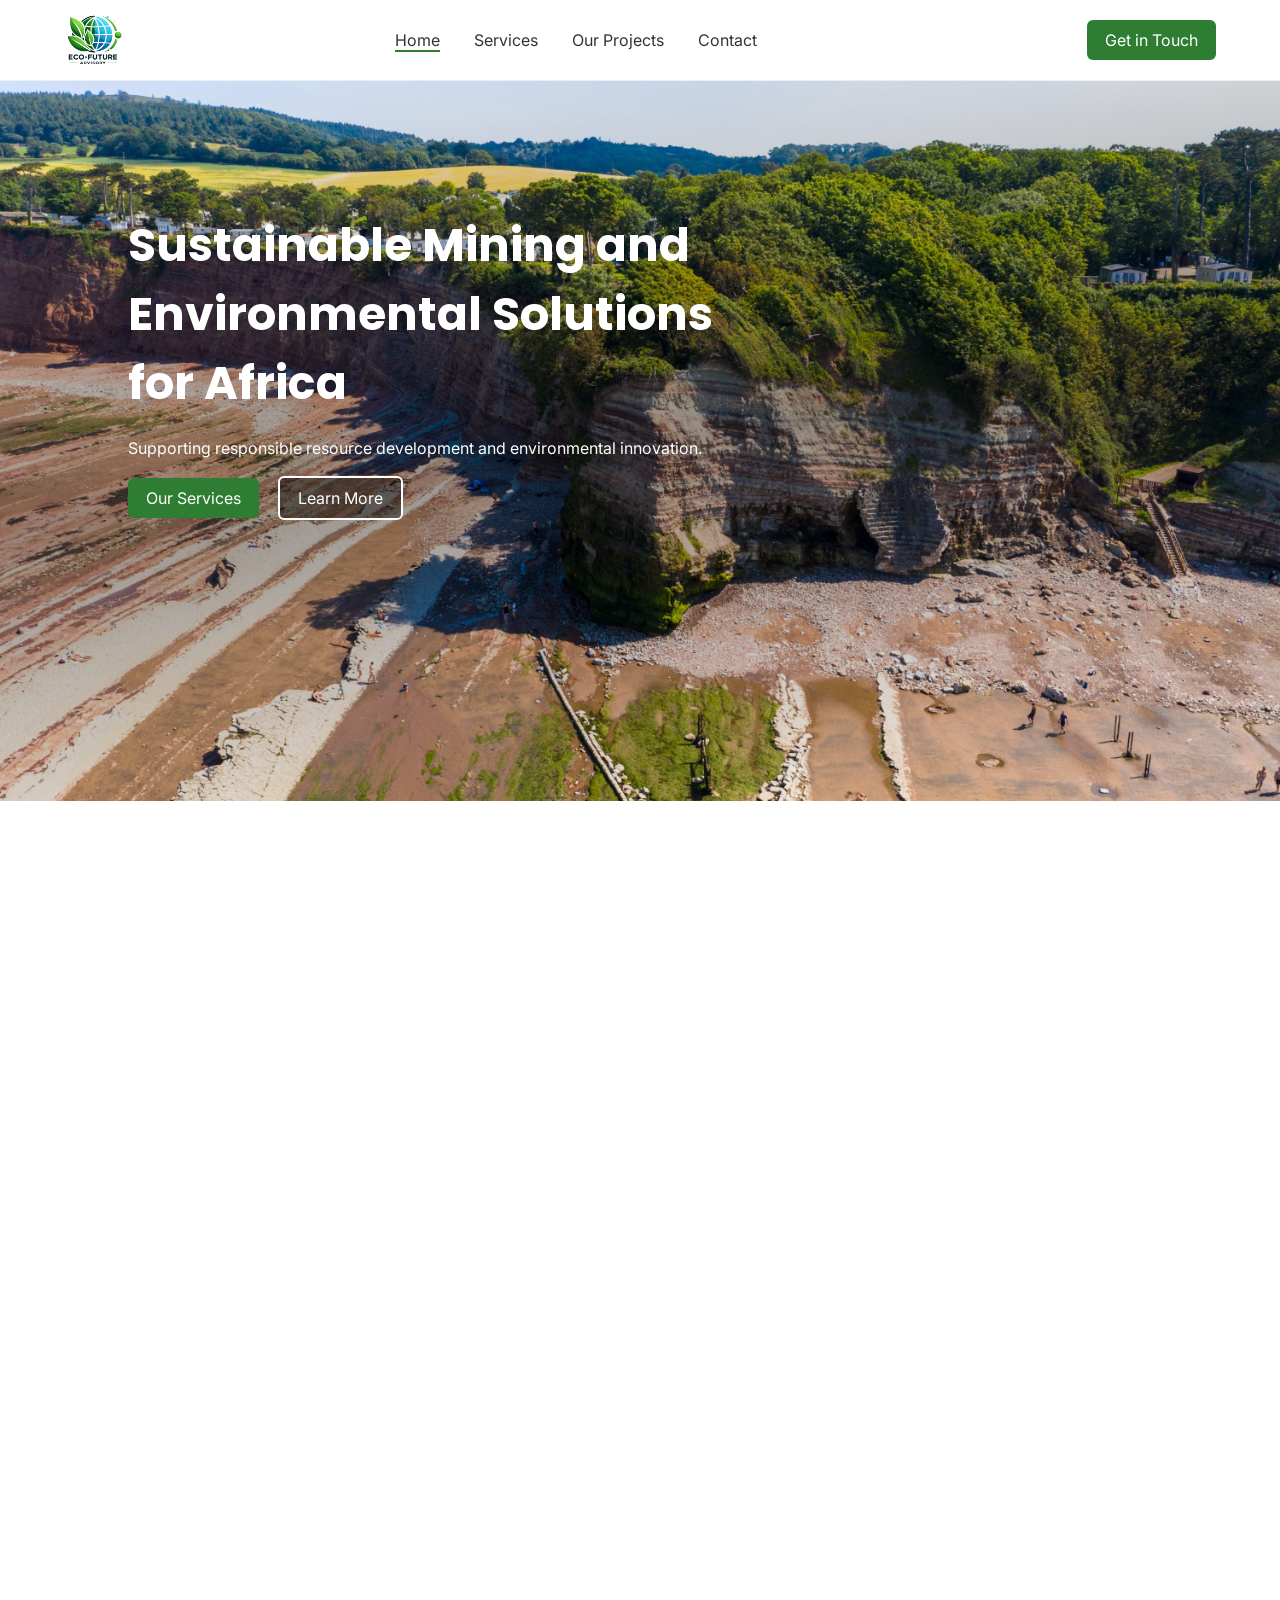
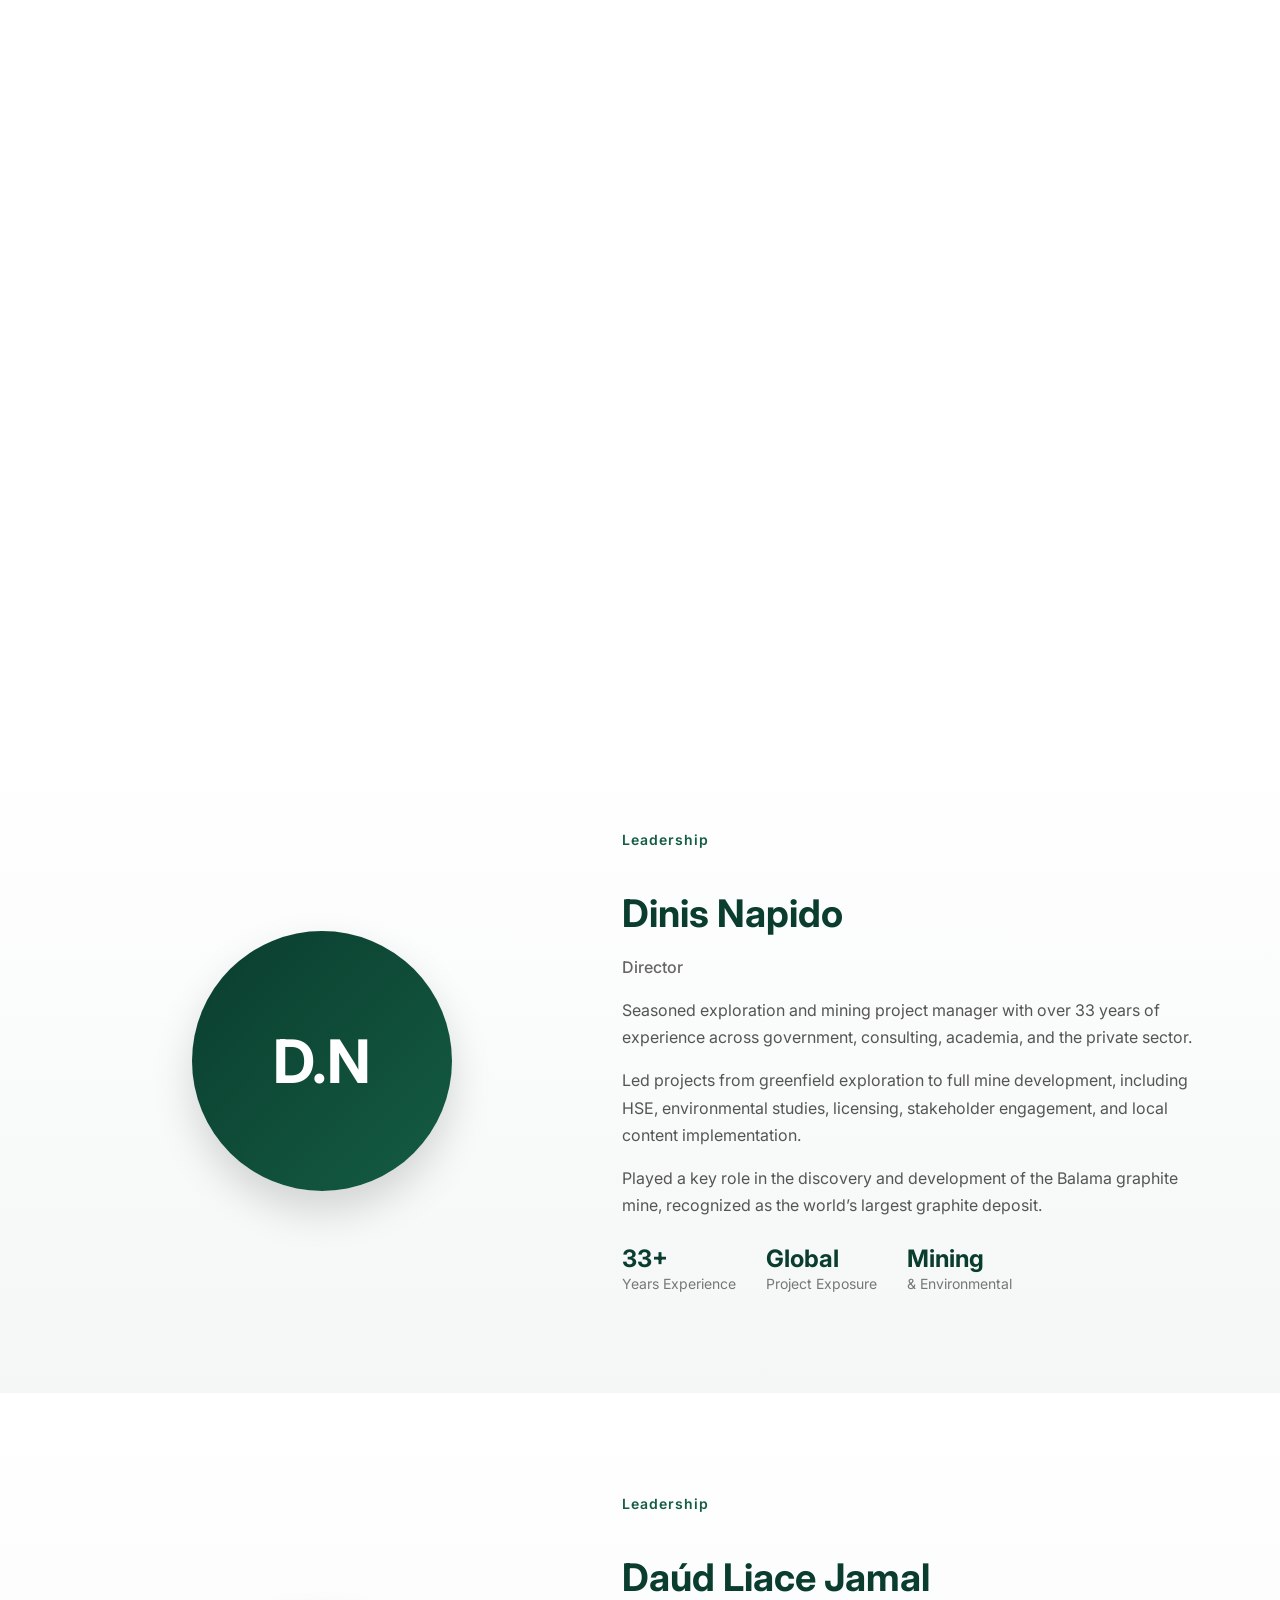
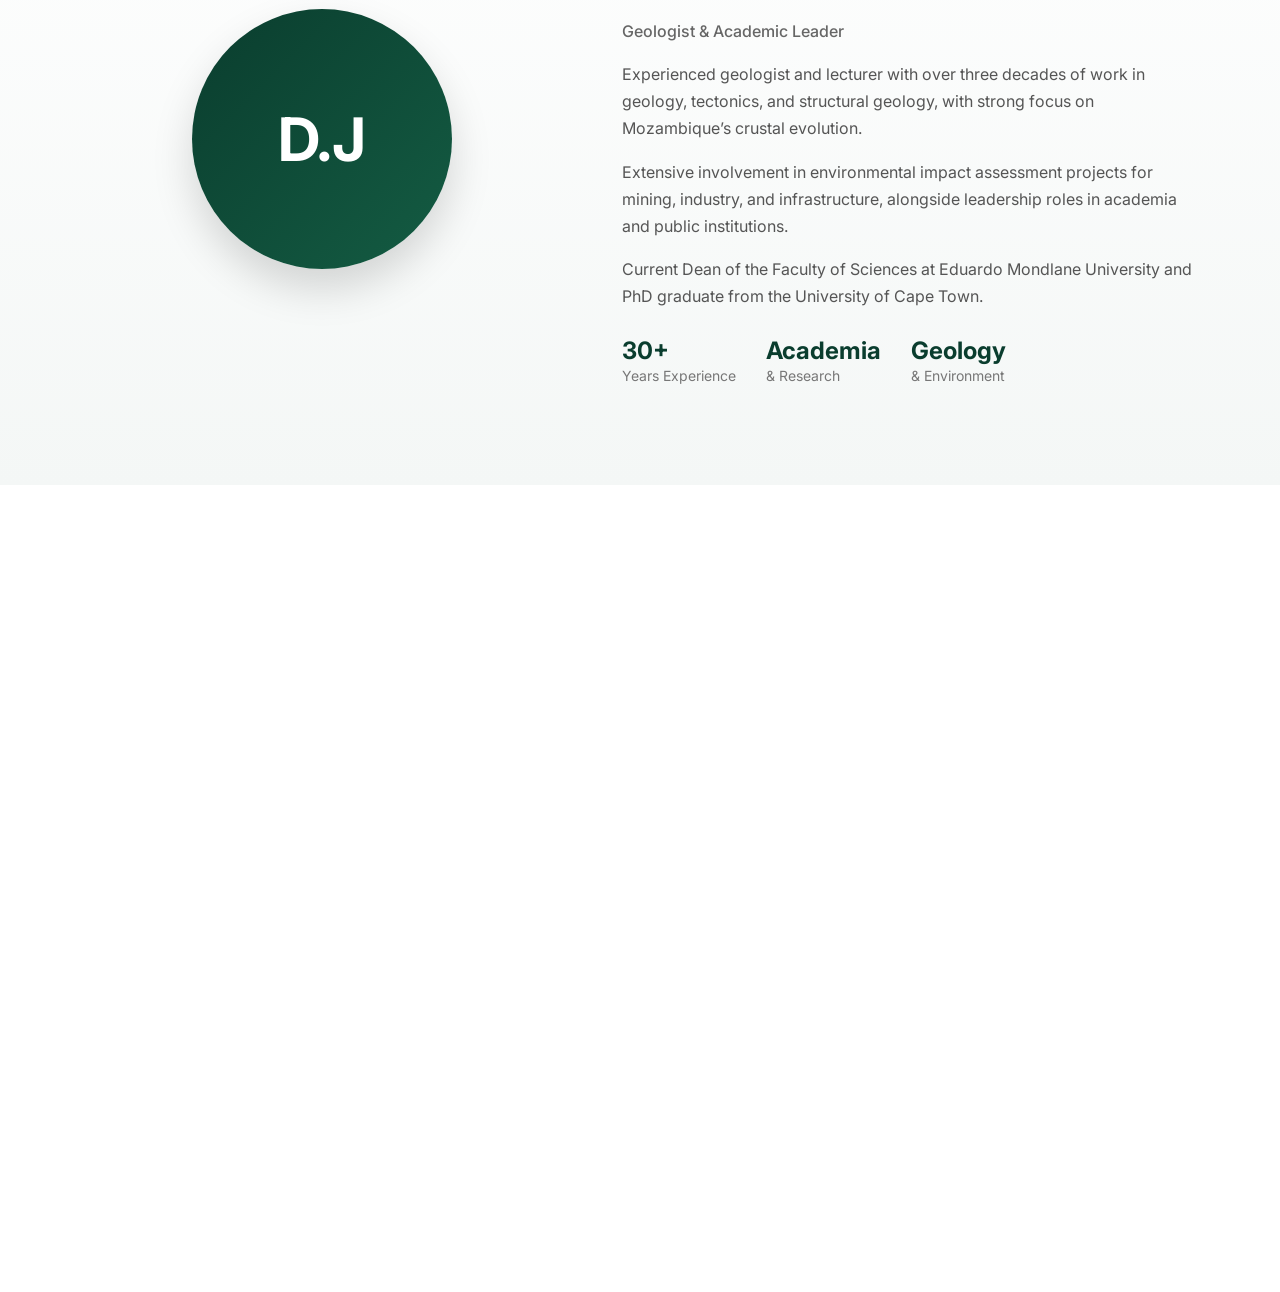
==== commit 9df2d076: "Add files via upload" ====
--- a/index.html
+++ b/index.html
@@ -1,28 +1,19 @@
-
 <!DOCTYPE html>
 <html lang="pt-pt">
 
 <head>
-
 <meta charset="UTF-8">
 <meta name="viewport" content="width=device-width, initial-scale=1.0">
-
 <title>Eco-Future Advisory</title>
 
 <link rel="stylesheet" href="estilos.css">
 <link rel='icon' href='logo.png' />
 <link href="https://fonts.googleapis.com/css2?family=Poppins:wght@400;600&family=Inter:wght@300;400&display=swap" rel="stylesheet">
-
-<style>
-/* additional styles */
-.leadership-wrapper:nth-child(even){flex-direction:row-reverse;}
-</style>
 </head>
 
 <body>
 
 <header class="cabecalho">
-
 <div class="container menu">
 
 <div class="logo">
@@ -30,19 +21,14 @@
 </div>
 
 <nav class="navegacao">
-
 <a href="index.html" class='Pagina-activa'>Home</a>
 <a href="serv.html">Services</a>
-<a href="jobs.pdf" target="_blank" download />Our Projects</a>
-
+<a href="jobs.pdf" target="_blank" download>Our Projects</a>
 <a href="#rodape">Contact</a>
-
 </nav>
 
 <a class="botao botao-header" href="#rodape">Get in Touch</a>
 
-<!-- BOTÃO HAMBURGUER -->
-<!-- BOTÃO HAMBURGUER -->
 <button class="menu-hamburguer" id="menu-hamburguer" aria-label="Menu">
   <svg width="30" height="30" viewBox="0 0 100 80" fill="#333">
     <rect width="100" height="10"></rect>
@@ -52,172 +38,103 @@
 </button>
 </div>
 
-<!-- MENU MOBILE -->
 <div class="menu-mobile" id="menu-mobile">
-
 <a href="index.html">Home</a>
 <a href="serv.html">Services</a>
-<a href="jobs.pdf" target="_blank" download />Our Projects</a>
-
+<a href="jobs.pdf" target="_blank" download>Our Projects</a>
 <a href="#rodape">Contact</a>
 <a class="botao" href="#rodape" style='color:#ffffff'>Get in Touch</a>
-
 </div>
 
 </header>
-
-
 
 <section class="secao-hero">
 <div class='hero-fundo'>
 <div class="conteudo-hero">
 
-<h1>
-Sustainable Mining and Environmental Solutions for Africa
-</h1>
-
-<p>
-Supporting responsible resource development and environmental innovation.
-</p>
+<h1>Sustainable Mining and Environmental Solutions for Africa</h1>
+<p>Supporting responsible resource development and environmental innovation.</p>
 
 <div class="botoes-hero">
-
 <a class="botao" href="serv.html">Our Services</a>
 <a class="botao-secundario" href="#secao-sobre">Learn More</a>
-
-</div>
-
-</div>
-</div>
-
-</section>
-
-
+</div>
+
+</div>
+</div>
+</section>
 
 <section class="secao-confianca animar-entrada">
-
-<h2>
-Supporting sustainable industry and mining development in Africa
-</h2>
+<h2>Supporting sustainable industry and mining development in Africa</h2>
 
 <div class="lista-icones animar-entrada">
-
-<div class="icone-item">
-🌿
-<p>Sustainability</p>
-</div>
-
-<div class="icone-item" style='color:#38bb38'>
-⛏
-<p style='color:#000000'>Mining Advisory</p>
-</div>
-
-<div class="icone-item" style='color:#38bb38'>
-♻
-<p style='color:#000000'>Circular Economy</p>
-</div>
-
-<div class="icone-item" style='color:#38bb38'>
-✔
-<p style='color:#000000'>Compliance</p>
-</div>
-
-</div>
-
-</section>
-
-
+<div class="icone-item">🌿<p>Sustainability</p></div>
+<div class="icone-item">⛏<p>Mining Advisory</p></div>
+<div class="icone-item">♻<p>Circular Economy</p></div>
+<div class="icone-item">✔<p>Compliance</p></div>
+</div>
+</section>
 
 <section class="secao-sobre container animar-entrada" id='secao-sobre'>
-
 <div class="grid-sobre">
-
 <img src="consul.jpg">
 
 <div class="texto-sobre">
-
 <h2>About Eco-Future Advisory</h2>
 <p>
 Eco-Future Advisory Limitada is a Mozambican consulting company dedicated to delivering sustainable, innovative and practical solutions to the industrial, mining, infrastructure and environmental sectors.
 The company was established with the vision of supporting responsible resource development, environmental protection, and circular economy practices in Mozambique and across Africa.
 </p>
-
-
 <a class="botao animar-entrada" href="serv.html">Learn More</a>
-
-</div>
-
-</div>
-
-</section>
-
-
+</div>
+
+</div>
+</section>
 
 <section class="secao-servicos animar-entrada">
-
 <h2>Our Services</h2>
 
 <div class="grid-servicos container">
 
 <div class="cartao-servico animar-entrada">
-
 <h3>Mining Advisory</h3>
-
 <ul>
-
 <li>Geological Assessments</li>
 <li>Resource Evaluation</li>
 <li>Environmental Management</li>
 <li>Mining Feasibility</li>
-
 </ul>
-
-</div>
-
-
+</div>
 
 <div class="cartao-servico animar-entrada">
-
 <h3>Industrial Sustainability</h3>
-
 <ul>
-
 <li>ESG Strategies</li>
 <li>Energy Efficiency</li>
 <li>Waste Reduction</li>
 <li>Carbon Management</li>
-
 </ul>
-
-</div>
-
-
+</div>
 
 <div class="cartao-servico animar-entrada">
-
 <h3>Environmental Solutions</h3>
-
 <ul>
-
 <li>Impact Assessments</li>
 <li>Climate Solutions</li>
 <li>Water Management</li>
 <li>Biodiversity Studies</li>
-
 </ul>
-
-</div>
-
-</div>
+</div>
+
+</div>
+
 <br/><br/>
 <a class="botao animar-entrada" href="serv.html">Learn More</a>
 </section>
 
-
-
+<!-- PERFIL 1 -->
 <section class="leadership" id="profile">
   <div class="container">
-
     <div class="leadership-wrapper">
 
       <div class="leadership-image">
@@ -230,19 +147,15 @@
         <h4>Director</h4>
 
         <p>
-          Seasoned exploration and mining project manager with over 33 years of 
-          experience across government, consulting, academia, and the private sector.
-        </p>
-
-        <p>
-          Led projects from greenfield exploration to full mine development, including 
-          HSE, environmental studies, licensing, stakeholder engagement, and local 
-          content implementation.
-        </p>
-
-        <p>
-          Played a key role in the discovery and development of the Balama graphite mine, 
-          recognized as the world’s largest graphite deposit.
+          Seasoned exploration and mining project manager with over 33 years of experience across government, consulting, academia, and the private sector.
+        </p>
+
+        <p>
+          Led projects from greenfield exploration to full mine development, including HSE, environmental studies, licensing, stakeholder engagement, and local content implementation.
+        </p>
+
+        <p>
+          Played a key role in the discovery and development of the Balama graphite mine, recognized as the world’s largest graphite deposit.
         </p>
 
         <div class="leadership-stats">
@@ -261,10 +174,13 @@
         </div>
 
       </div>
-
     </div>
-
-    <!-- JAMAL -->
+  </div>
+</section>
+
+<!-- PERFIL 2 -->
+<section class="leadership">
+  <div class="container">
     <div class="leadership-wrapper">
 
       <div class="leadership-image">
@@ -272,16 +188,20 @@
       </div>
 
       <div class="leadership-content">
-        <span class="section-tag">Scientific Leadership</span>
-        <h2>Dr. Daúd Jamal</h2>
-        <h4>Geologist & Environmental Specialist</h4>
-
-        <p>
-          Geologist with over 30 years of experience in teaching, research and environmental consulting in Mozambique.
-        </p>
-
-        <p>
-          Specialist in tectonics, structural geology and environmental impact assessment, with strong involvement in mining and infrastructure projects.
+        <span class="section-tag">Leadership</span>
+        <h2>Daúd Liace Jamal</h2>
+        <h4>Geologist & Academic Leader</h4>
+
+        <p>
+          Experienced geologist and lecturer with over three decades of work in geology, tectonics, and structural geology, with strong focus on Mozambique’s crustal evolution.
+        </p>
+
+        <p>
+          Extensive involvement in environmental impact assessment projects for mining, industry, and infrastructure, alongside leadership roles in academia and public institutions.
+        </p>
+
+        <p>
+          Current Dean of the Faculty of Sciences at Eduardo Mondlane University and PhD graduate from the University of Cape Town.
         </p>
 
         <div class="leadership-stats">
@@ -290,23 +210,19 @@
             <span>Years Experience</span>
           </div>
           <div>
-            <strong>PhD</strong>
-            <span>University of Cape Town</span>
-          </div>
-          <div>
-            <strong>Dean</strong>
-            <span>UEM Faculty of Sciences</span>
+            <strong>Academia</strong>
+            <span>& Research</span>
+          </div>
+          <div>
+            <strong>Geology</strong>
+            <span>& Environment</span>
           </div>
         </div>
 
       </div>
-
     </div>
-
   </div>
 </section>
-
-
 
 <div class='visao-geral animar-entrada'>
 <section class="secao-visao">
@@ -314,23 +230,13 @@
 <div class="container grid-visao">
 
 <div>
-
 <h3>Our Vision</h3>
-
-<p>
-Leading in sustainable resource management.
-</p>
-
-</div>
-
-<div>
-
+<p>Leading in sustainable resource management.</p>
+</div>
+
+<div>
 <h3>Our Mission</h3>
-
-<p>
-Economically viable and socially inclusive projects.
-</p>
-
+<p>Economically viable and socially inclusive projects.</p>
 </div>
 
 </div>
@@ -340,111 +246,34 @@
 </section>
 </div>
 
-
 <footer class="rodape animar-entrada" id="rodape">
 
 <div class="container grid-rodape">
 
 <div>
-
 <h4>Eco-Future</h4>
-
-<p>
-Sustainable mining and environmental advisory for Africa.
-</p>
-
-<p>
-Rua Kamba Simango, no 71 Maputo , Mozambique
-</p>
-
-<p>
-www.eco-futureadvisory.com
-</p>
-
-</div>
-
-<div>
-
+<p>Sustainable mining and environmental advisory for Africa.</p>
+<p>Rua Kamba Simango, no 71 Maputo , Mozambique</p>
+<p>www.eco-futureadvisory.com</p>
+</div>
+
+<div>
 <h4>Our Services</h4>
-
 <p>Mining Advisory</p>
 <p>Industrial Sustainability</p>
 <p>Environmental Solutions</p>
-
-</div>
-
-<div>
-
+</div>
+
+<div>
 <h4>Contact</h4>
-
 <p>Email: info@eco-futureadvisory.com</p>
 <p>Phone: +258 855111103</p>
 <p>Maputo, Mozambique</p>
-
 </div>
 
 </div>
 
 </footer>
-
-<script>
-
-const botaoMenu = document.getElementById("menu-hamburguer");
-const menuMobile = document.getElementById("menu-mobile");
-// Seleciona todos os links dentro do menu mobile
-const linksMenu = menuMobile.querySelectorAll("a");
-
-// 1. Abre/Fecha ao clicar no botão
-botaoMenu.addEventListener("click", (event) => {
-    event.stopPropagation();
-    menuMobile.classList.toggle("ativo");
-    botaoMenu.classList.toggle("ativo");
-});
-
-// 2. Fecha ao clicar em qualquer link interno
-linksMenu.forEach(link => {
-    link.addEventListener("click", () => {
-        menuMobile.classList.remove("ativo");
-        botaoMenu.classList.remove("ativo");
-    });
-});
-
-// 3. Fecha ao clicar em qualquer lugar fora (no fundo da tela)
-window.addEventListener("click", (event) => {
-    if (menuMobile.classList.contains("ativo") && !menuMobile.contains(event.target)) {
-        menuMobile.classList.remove("ativo");
-        botaoMenu.classList.remove("ativo");
-    }
-});
-</script>
-
-
-<!-- Transicao -->
-
-
-<script>
-const observer = new IntersectionObserver((entries) => {
-  entries.forEach(entry => {
-    if(entry.intersectionRatio > 0){ 
-      // algum percentual visível
-      entry.target.classList.add('visivel');
-    } else { 
-      // nenhum percentual visível
-      entry.target.classList.remove('visivel');
-    }
-  });
-}, {
-  root: null,           // viewport
-  rootMargin: "0px",
-  threshold: [0, 0.1, 0.2, 0.5, 1] // dispara várias vezes
-});
-
-// aplica a todas as divs animáveis
-document.querySelectorAll('.animar-entrada').forEach(el => {
-  observer.observe(el);
-});
-</script>
 
 </body>
 </html>
-
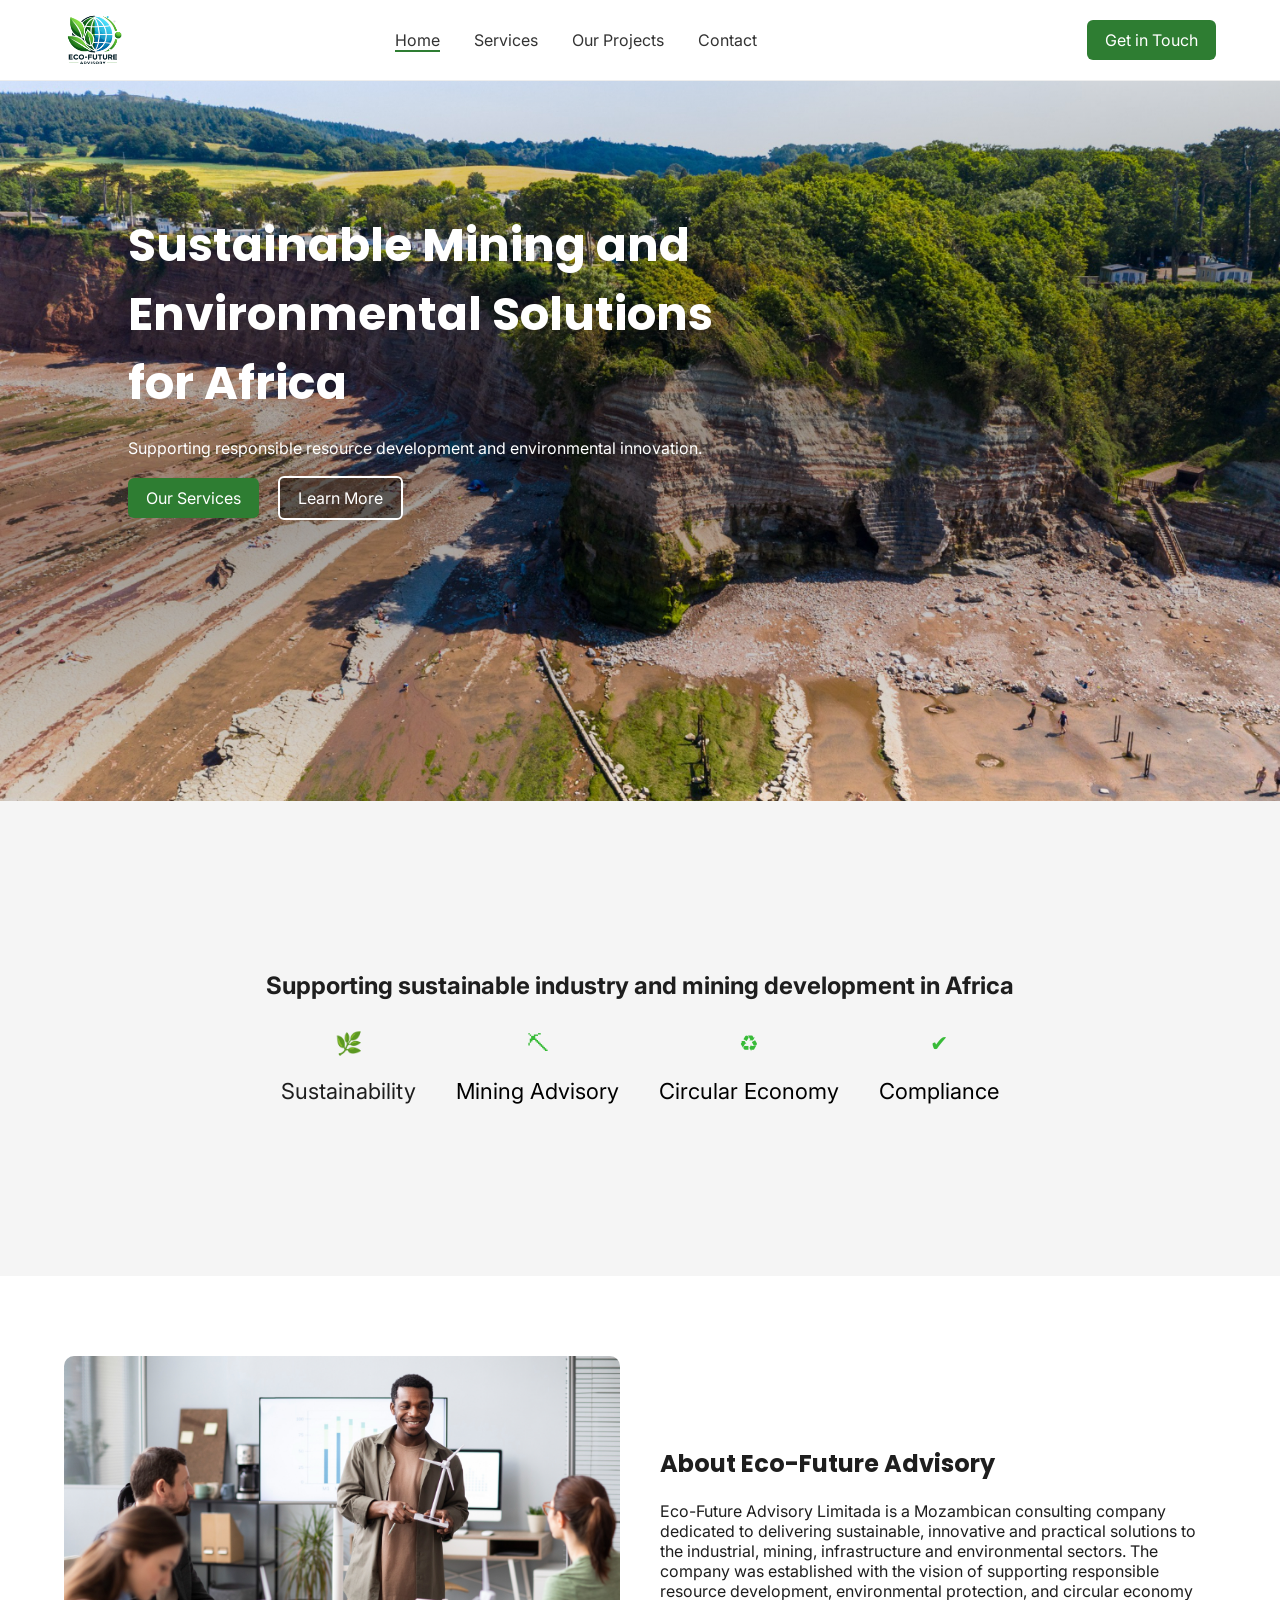
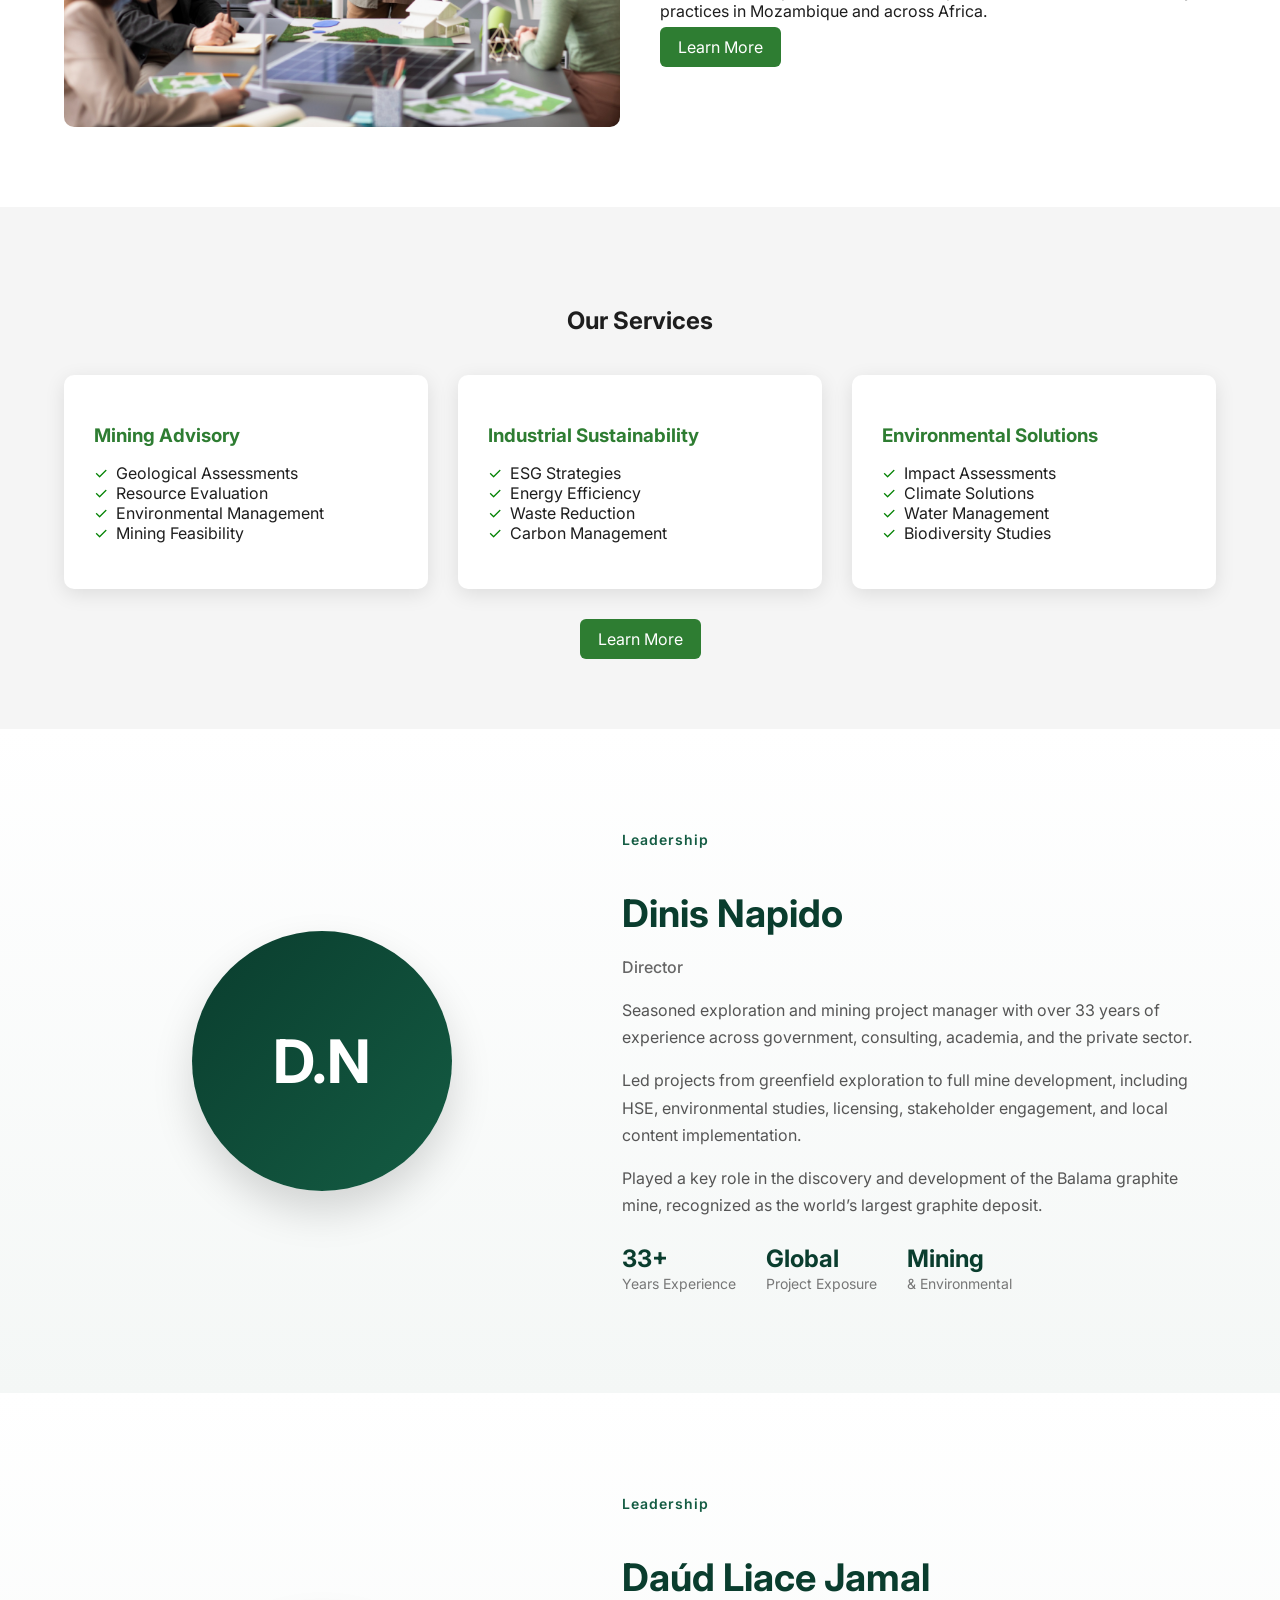
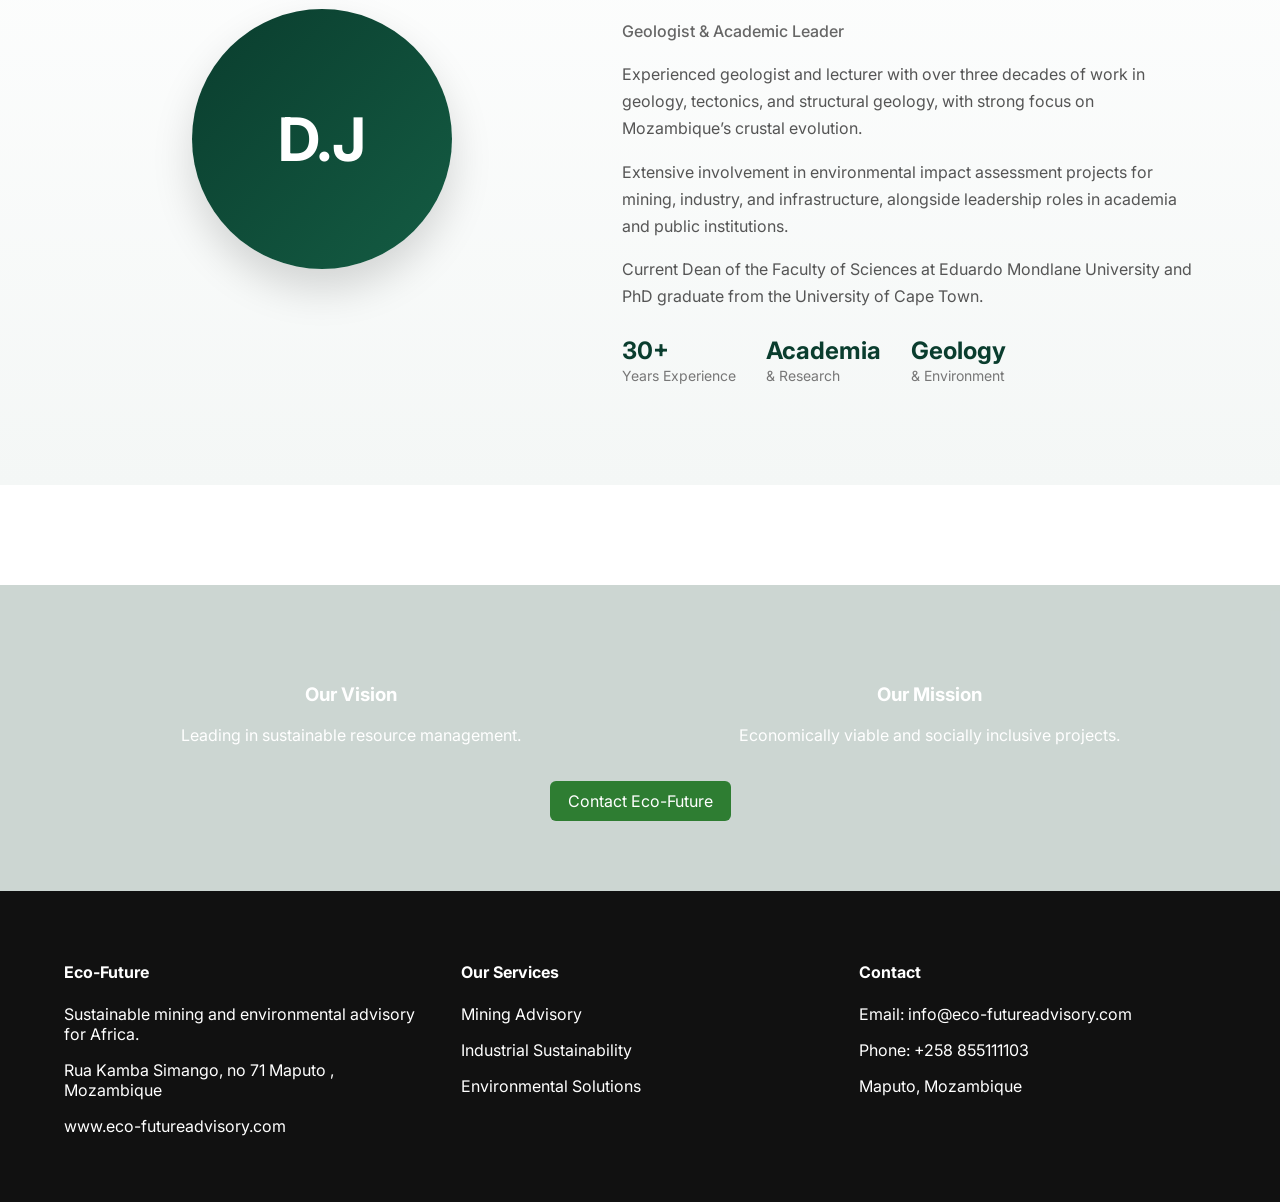
==== commit 6f82d65a: "Add files via upload" ====
--- a/index.html
+++ b/index.html
@@ -2,18 +2,22 @@
 <html lang="pt-pt">
 
 <head>
+
 <meta charset="UTF-8">
 <meta name="viewport" content="width=device-width, initial-scale=1.0">
+
 <title>Eco-Future Advisory</title>
 
 <link rel="stylesheet" href="estilos.css">
 <link rel='icon' href='logo.png' />
 <link href="https://fonts.googleapis.com/css2?family=Poppins:wght@400;600&family=Inter:wght@300;400&display=swap" rel="stylesheet">
+
 </head>
 
 <body>
 
 <header class="cabecalho">
+
 <div class="container menu">
 
 <div class="logo">
@@ -21,10 +25,13 @@
 </div>
 
 <nav class="navegacao">
+
 <a href="index.html" class='Pagina-activa'>Home</a>
 <a href="serv.html">Services</a>
 <a href="jobs.pdf" target="_blank" download>Our Projects</a>
+
 <a href="#rodape">Contact</a>
+
 </nav>
 
 <a class="botao botao-header" href="#rodape">Get in Touch</a>
@@ -39,11 +46,14 @@
 </div>
 
 <div class="menu-mobile" id="menu-mobile">
+
 <a href="index.html">Home</a>
 <a href="serv.html">Services</a>
 <a href="jobs.pdf" target="_blank" download>Our Projects</a>
+
 <a href="#rodape">Contact</a>
 <a class="botao" href="#rodape" style='color:#ffffff'>Get in Touch</a>
+
 </div>
 
 </header>
@@ -52,89 +62,139 @@
 <div class='hero-fundo'>
 <div class="conteudo-hero">
 
-<h1>Sustainable Mining and Environmental Solutions for Africa</h1>
-<p>Supporting responsible resource development and environmental innovation.</p>
+<h1>
+Sustainable Mining and Environmental Solutions for Africa
+</h1>
+
+<p>
+Supporting responsible resource development and environmental innovation.
+</p>
 
 <div class="botoes-hero">
+
 <a class="botao" href="serv.html">Our Services</a>
 <a class="botao-secundario" href="#secao-sobre">Learn More</a>
-</div>
-
-</div>
-</div>
+
+</div>
+
+</div>
+</div>
+
 </section>
 
 <section class="secao-confianca animar-entrada">
-<h2>Supporting sustainable industry and mining development in Africa</h2>
+
+<h2>
+Supporting sustainable industry and mining development in Africa
+</h2>
 
 <div class="lista-icones animar-entrada">
-<div class="icone-item">🌿<p>Sustainability</p></div>
-<div class="icone-item">⛏<p>Mining Advisory</p></div>
-<div class="icone-item">♻<p>Circular Economy</p></div>
-<div class="icone-item">✔<p>Compliance</p></div>
-</div>
+
+<div class="icone-item">
+🌿
+<p>Sustainability</p>
+</div>
+
+<div class="icone-item" style='color:#38bb38'>
+⛏
+<p style='color:#000000'>Mining Advisory</p>
+</div>
+
+<div class="icone-item" style='color:#38bb38'>
+♻
+<p style='color:#000000'>Circular Economy</p>
+</div>
+
+<div class="icone-item" style='color:#38bb38'>
+✔
+<p style='color:#000000'>Compliance</p>
+</div>
+
+</div>
+
 </section>
 
 <section class="secao-sobre container animar-entrada" id='secao-sobre'>
+
 <div class="grid-sobre">
+
 <img src="consul.jpg">
 
 <div class="texto-sobre">
+
 <h2>About Eco-Future Advisory</h2>
 <p>
 Eco-Future Advisory Limitada is a Mozambican consulting company dedicated to delivering sustainable, innovative and practical solutions to the industrial, mining, infrastructure and environmental sectors.
 The company was established with the vision of supporting responsible resource development, environmental protection, and circular economy practices in Mozambique and across Africa.
 </p>
+
 <a class="botao animar-entrada" href="serv.html">Learn More</a>
-</div>
-
-</div>
+
+</div>
+
+</div>
+
 </section>
 
 <section class="secao-servicos animar-entrada">
+
 <h2>Our Services</h2>
 
 <div class="grid-servicos container">
 
 <div class="cartao-servico animar-entrada">
+
 <h3>Mining Advisory</h3>
+
 <ul>
+
 <li>Geological Assessments</li>
 <li>Resource Evaluation</li>
 <li>Environmental Management</li>
 <li>Mining Feasibility</li>
+
 </ul>
+
 </div>
 
 <div class="cartao-servico animar-entrada">
+
 <h3>Industrial Sustainability</h3>
+
 <ul>
+
 <li>ESG Strategies</li>
 <li>Energy Efficiency</li>
 <li>Waste Reduction</li>
 <li>Carbon Management</li>
+
 </ul>
+
 </div>
 
 <div class="cartao-servico animar-entrada">
+
 <h3>Environmental Solutions</h3>
+
 <ul>
+
 <li>Impact Assessments</li>
 <li>Climate Solutions</li>
 <li>Water Management</li>
 <li>Biodiversity Studies</li>
+
 </ul>
-</div>
-
-</div>
-
+
+</div>
+
+</div>
 <br/><br/>
 <a class="botao animar-entrada" href="serv.html">Learn More</a>
 </section>
 
-<!-- PERFIL 1 -->
 <section class="leadership" id="profile">
   <div class="container">
+
     <div class="leadership-wrapper">
 
       <div class="leadership-image">
@@ -147,15 +207,19 @@
         <h4>Director</h4>
 
         <p>
-          Seasoned exploration and mining project manager with over 33 years of experience across government, consulting, academia, and the private sector.
-        </p>
-
-        <p>
-          Led projects from greenfield exploration to full mine development, including HSE, environmental studies, licensing, stakeholder engagement, and local content implementation.
-        </p>
-
-        <p>
-          Played a key role in the discovery and development of the Balama graphite mine, recognized as the world’s largest graphite deposit.
+          Seasoned exploration and mining project manager with over 33 years of 
+          experience across government, consulting, academia, and the private sector.
+        </p>
+
+        <p>
+          Led projects from greenfield exploration to full mine development, including 
+          HSE, environmental studies, licensing, stakeholder engagement, and local 
+          content implementation.
+        </p>
+
+        <p>
+          Played a key role in the discovery and development of the Balama graphite mine, 
+          recognized as the world’s largest graphite deposit.
         </p>
 
         <div class="leadership-stats">
@@ -174,13 +238,16 @@
         </div>
 
       </div>
+
     </div>
+
   </div>
 </section>
 
-<!-- PERFIL 2 -->
+<!-- SEGUNDO PERFIL -->
 <section class="leadership">
   <div class="container">
+
     <div class="leadership-wrapper">
 
       <div class="leadership-image">
@@ -220,7 +287,9 @@
         </div>
 
       </div>
+
     </div>
+
   </div>
 </section>
 
@@ -230,13 +299,23 @@
 <div class="container grid-visao">
 
 <div>
+
 <h3>Our Vision</h3>
-<p>Leading in sustainable resource management.</p>
+
+<p>
+Leading in sustainable resource management.
+</p>
+
 </div>
 
 <div>
+
 <h3>Our Mission</h3>
-<p>Economically viable and socially inclusive projects.</p>
+
+<p>
+Economically viable and socially inclusive projects.
+</p>
+
 </div>
 
 </div>
@@ -251,29 +330,93 @@
 <div class="container grid-rodape">
 
 <div>
+
 <h4>Eco-Future</h4>
-<p>Sustainable mining and environmental advisory for Africa.</p>
-<p>Rua Kamba Simango, no 71 Maputo , Mozambique</p>
-<p>www.eco-futureadvisory.com</p>
+
+<p>
+Sustainable mining and environmental advisory for Africa.
+</p>
+
+<p>
+Rua Kamba Simango, no 71 Maputo , Mozambique
+</p>
+
+<p>
+www.eco-futureadvisory.com
+</p>
+
 </div>
 
 <div>
+
 <h4>Our Services</h4>
+
 <p>Mining Advisory</p>
 <p>Industrial Sustainability</p>
 <p>Environmental Solutions</p>
+
 </div>
 
 <div>
+
 <h4>Contact</h4>
+
 <p>Email: info@eco-futureadvisory.com</p>
 <p>Phone: +258 855111103</p>
 <p>Maputo, Mozambique</p>
+
 </div>
 
 </div>
 
 </footer>
+
+<script>
+
+const botaoMenu = document.getElementById("menu-hamburguer");
+const menuMobile = document.getElementById("menu-mobile");
+const linksMenu = menuMobile.querySelectorAll("a");
+
+botaoMenu.addEventListener("click", (event) => {
+    event.stopPropagation();
+    menuMobile.classList.toggle("ativo");
+    botaoMenu.classList.toggle("ativo");
+});
+
+linksMenu.forEach(link => {
+    link.addEventListener("click", () => {
+        menuMobile.classList.remove("ativo");
+        botaoMenu.classList.remove("ativo");
+    });
+});
+
+window.addEventListener("click", (event) => {
+    if (menuMobile.classList.contains("ativo") && !menuMobile.contains(event.target)) {
+        menuMobile.classList.remove("ativo");
+        botaoMenu.classList.remove("ativo");
+    }
+});
+</script>
+
+<script>
+const observer = new IntersectionObserver((entries) => {
+  entries.forEach(entry => {
+    if(entry.intersectionRatio > 0){ 
+      entry.target.classList.add('visivel');
+    } else { 
+      entry.target.classList.remove('visivel');
+    }
+  });
+}, {
+  root: null,
+  rootMargin: "0px",
+  threshold: [0, 0.1, 0.2, 0.5, 1]
+});
+
+document.querySelectorAll('.animar-entrada').forEach(el => {
+  observer.observe(el);
+});
+</script>
 
 </body>
 </html>
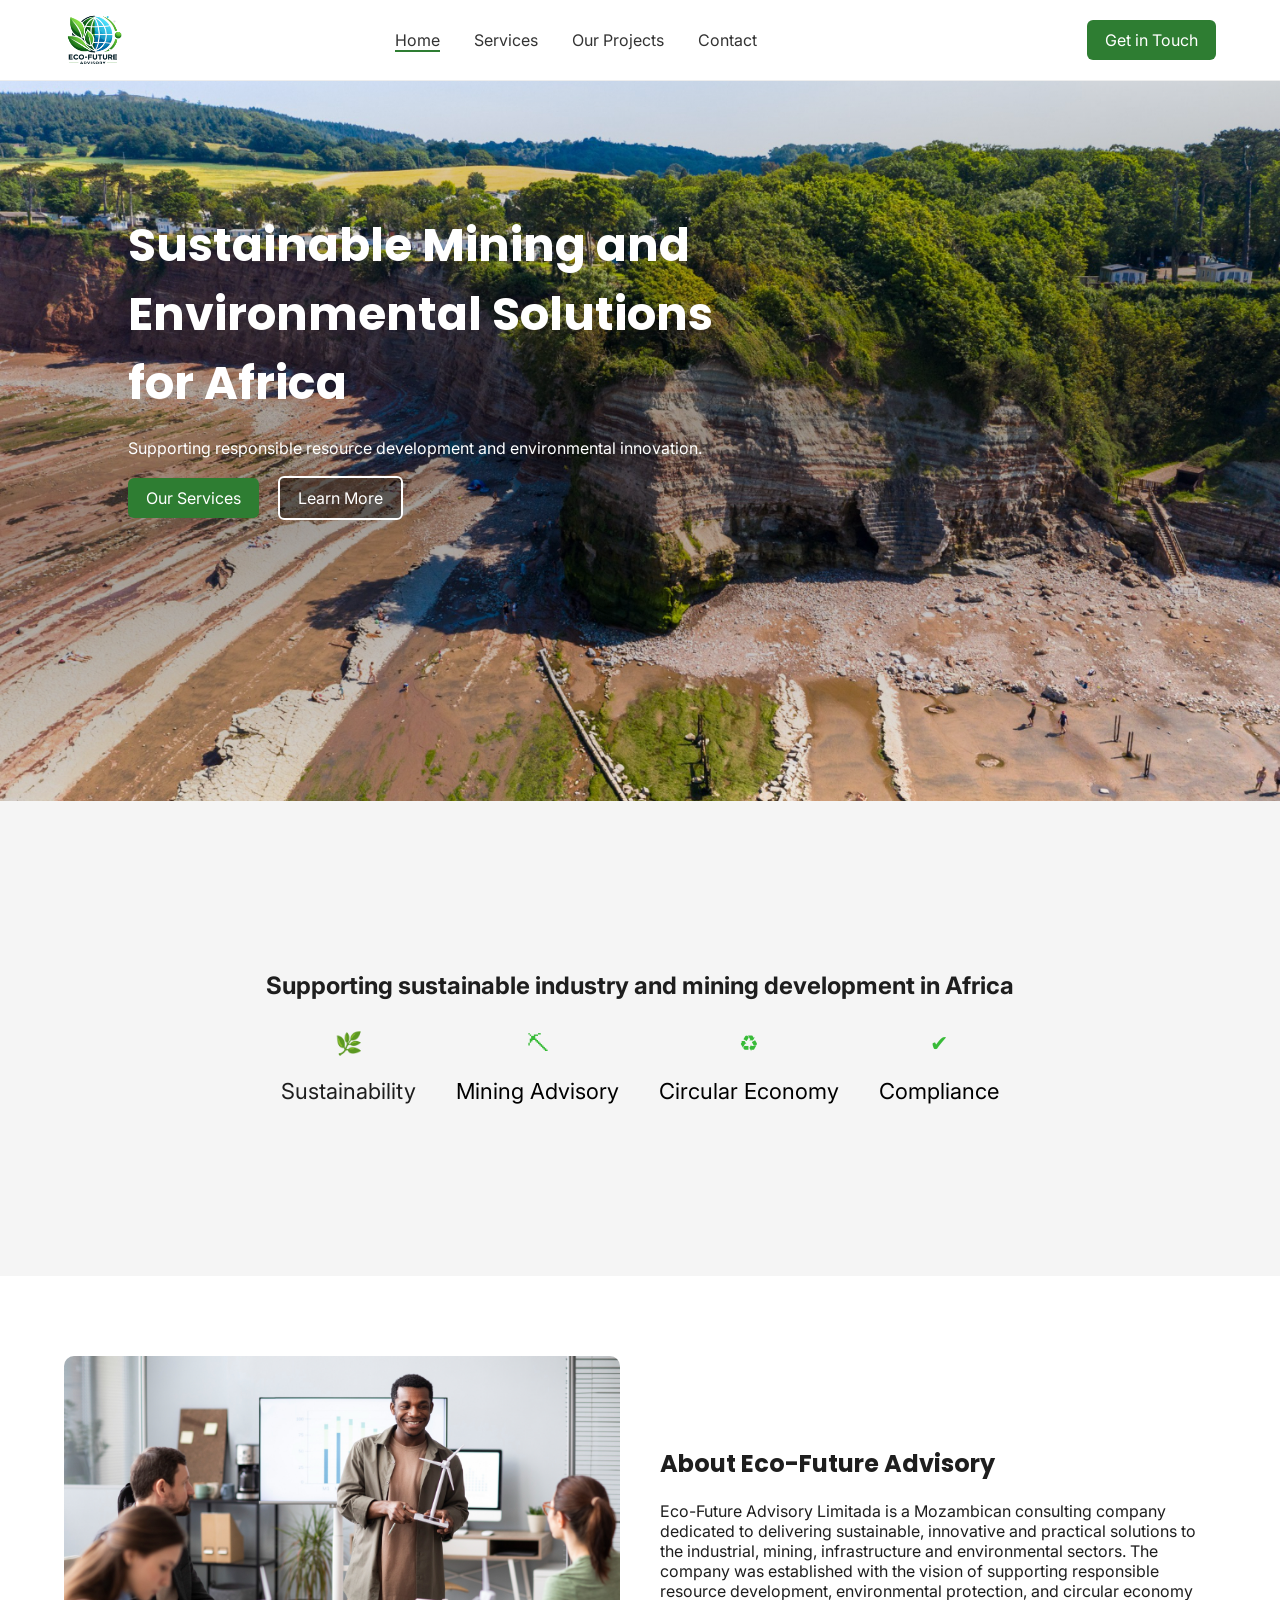
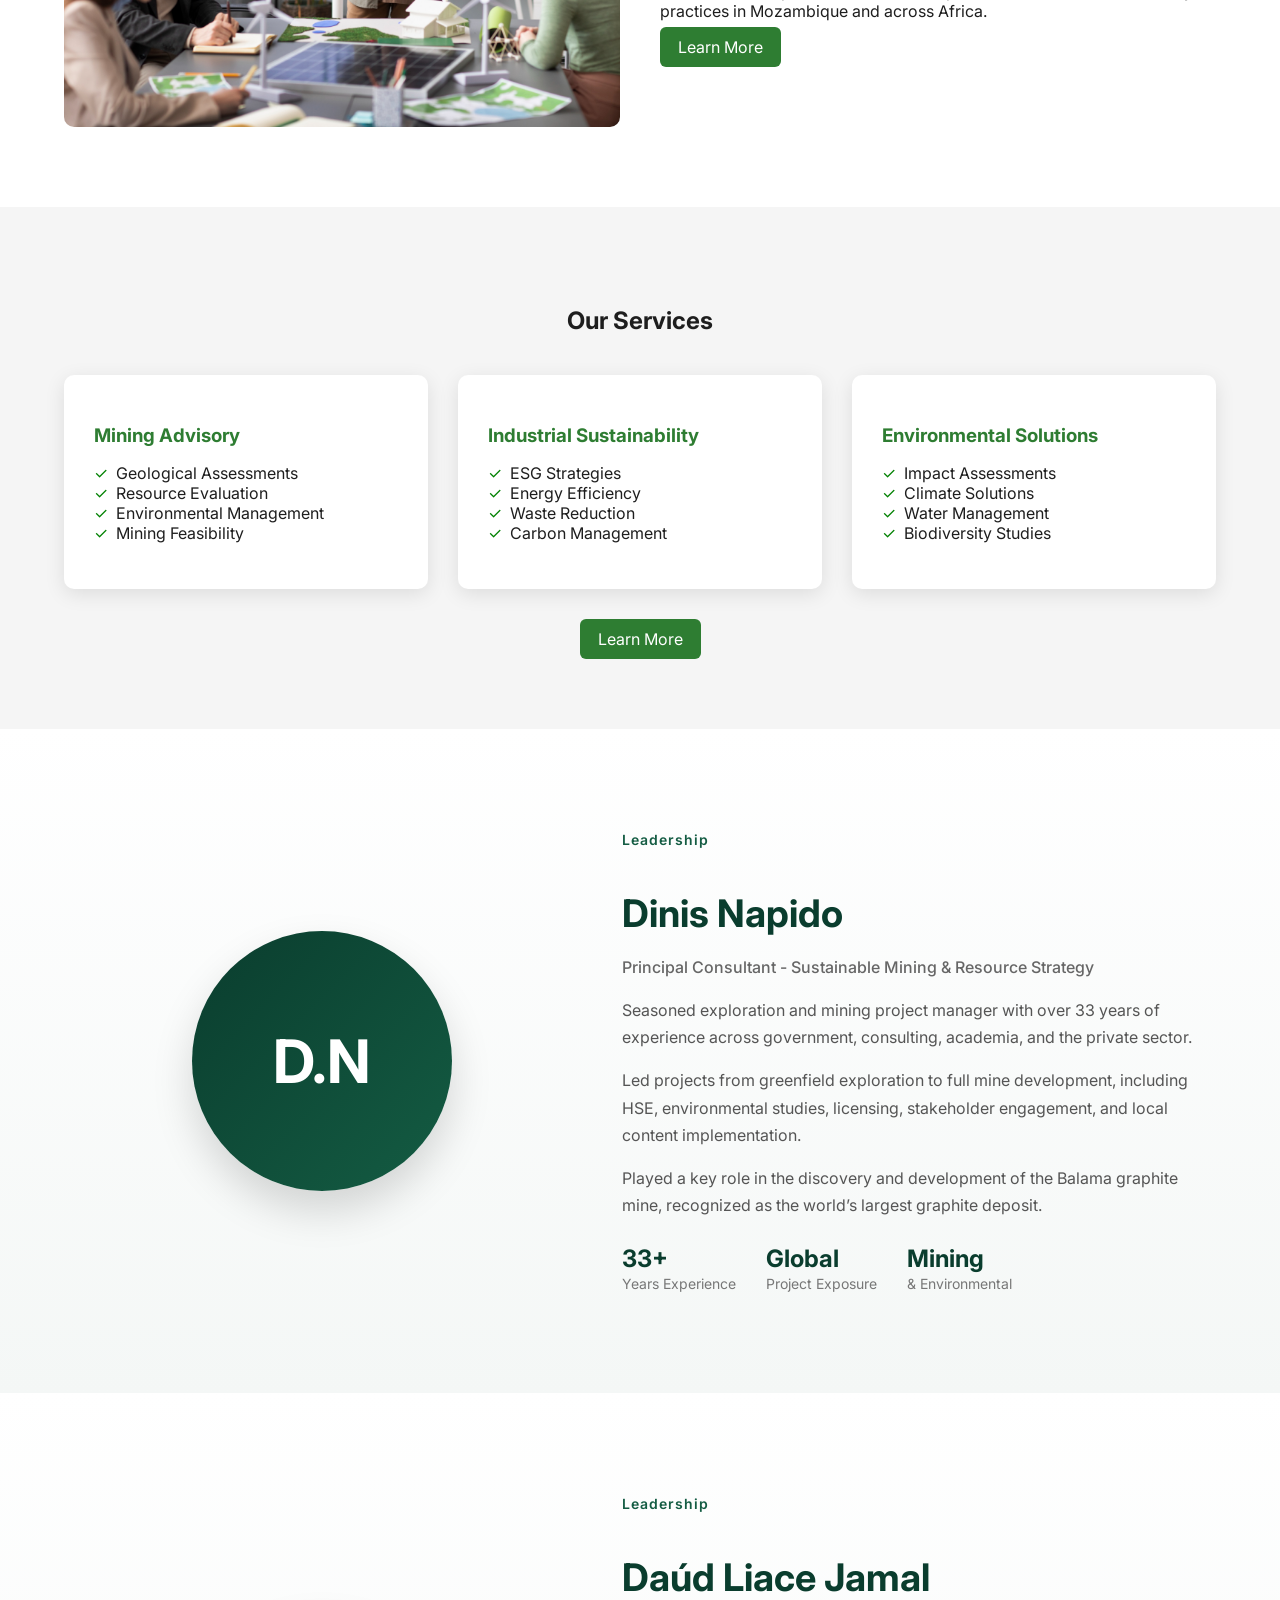
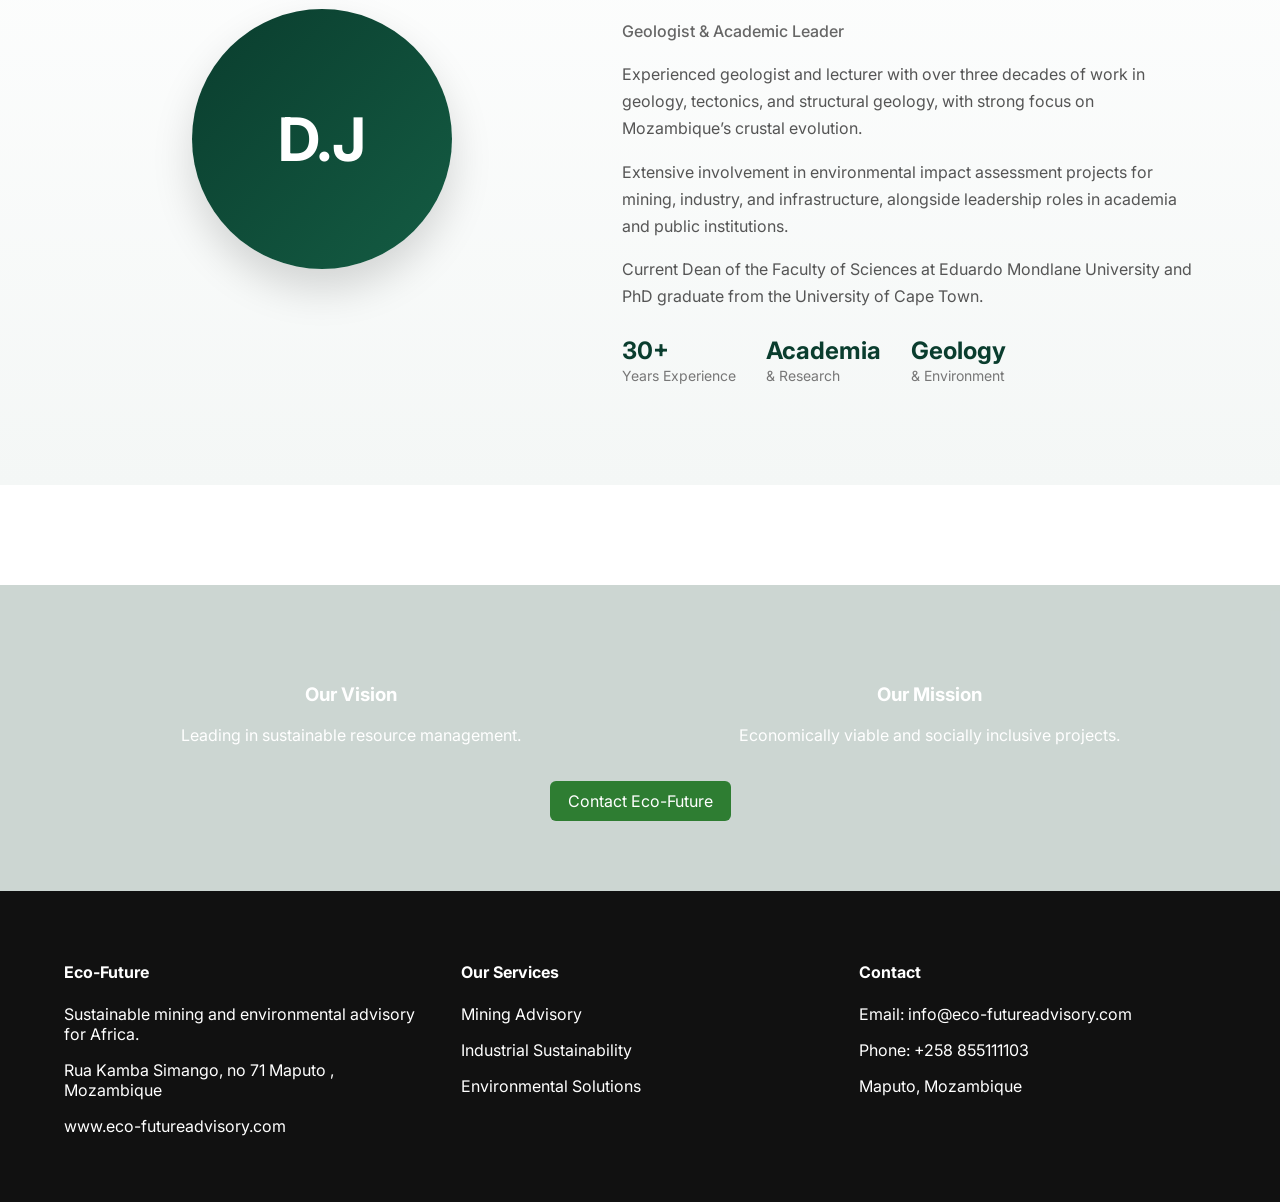
==== commit 7f14500a: "Add files via upload" ====
--- a/index.html
+++ b/index.html
@@ -204,7 +204,7 @@
       <div class="leadership-content">
         <span class="section-tag">Leadership</span>
         <h2>Dinis Napido</h2>
-        <h4>Director</h4>
+        <h4>Principal Consultant - Sustainable Mining & Resource Strategy</h4>
 
         <p>
           Seasoned exploration and mining project manager with over 33 years of 
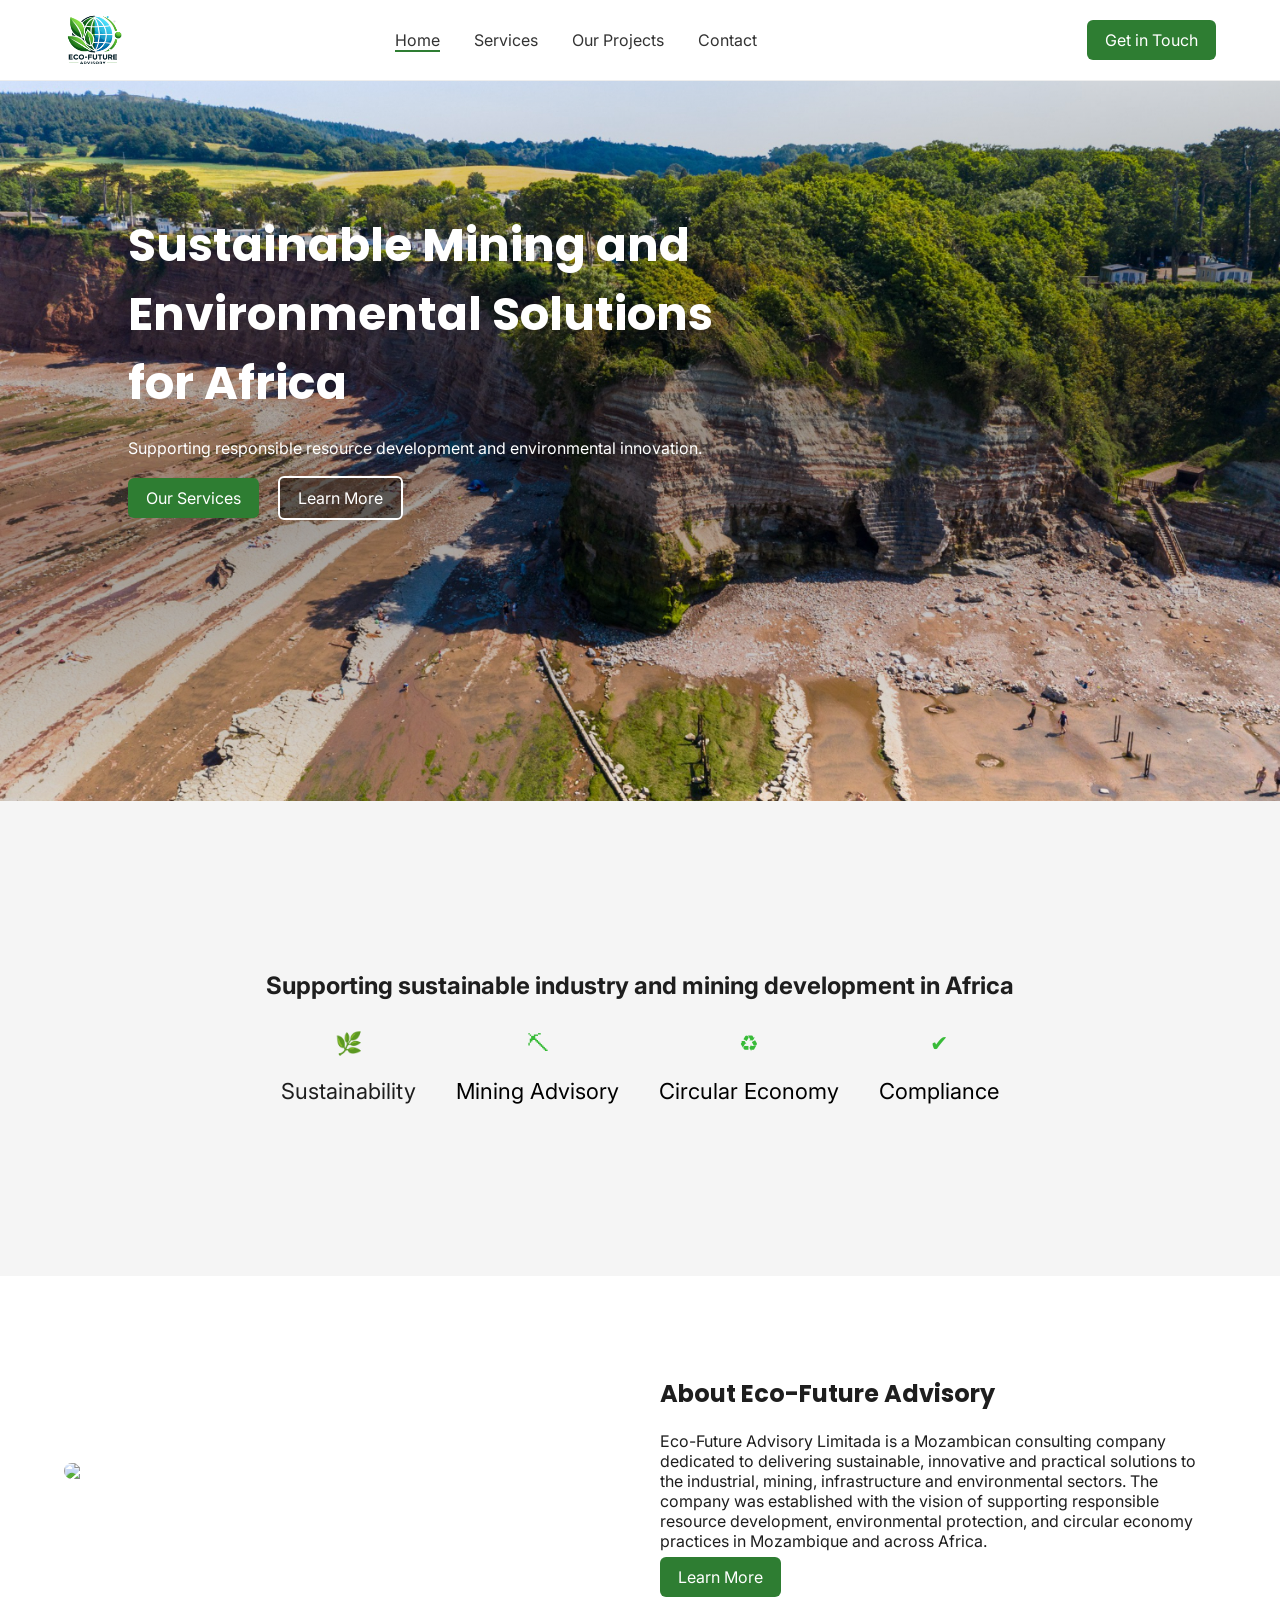
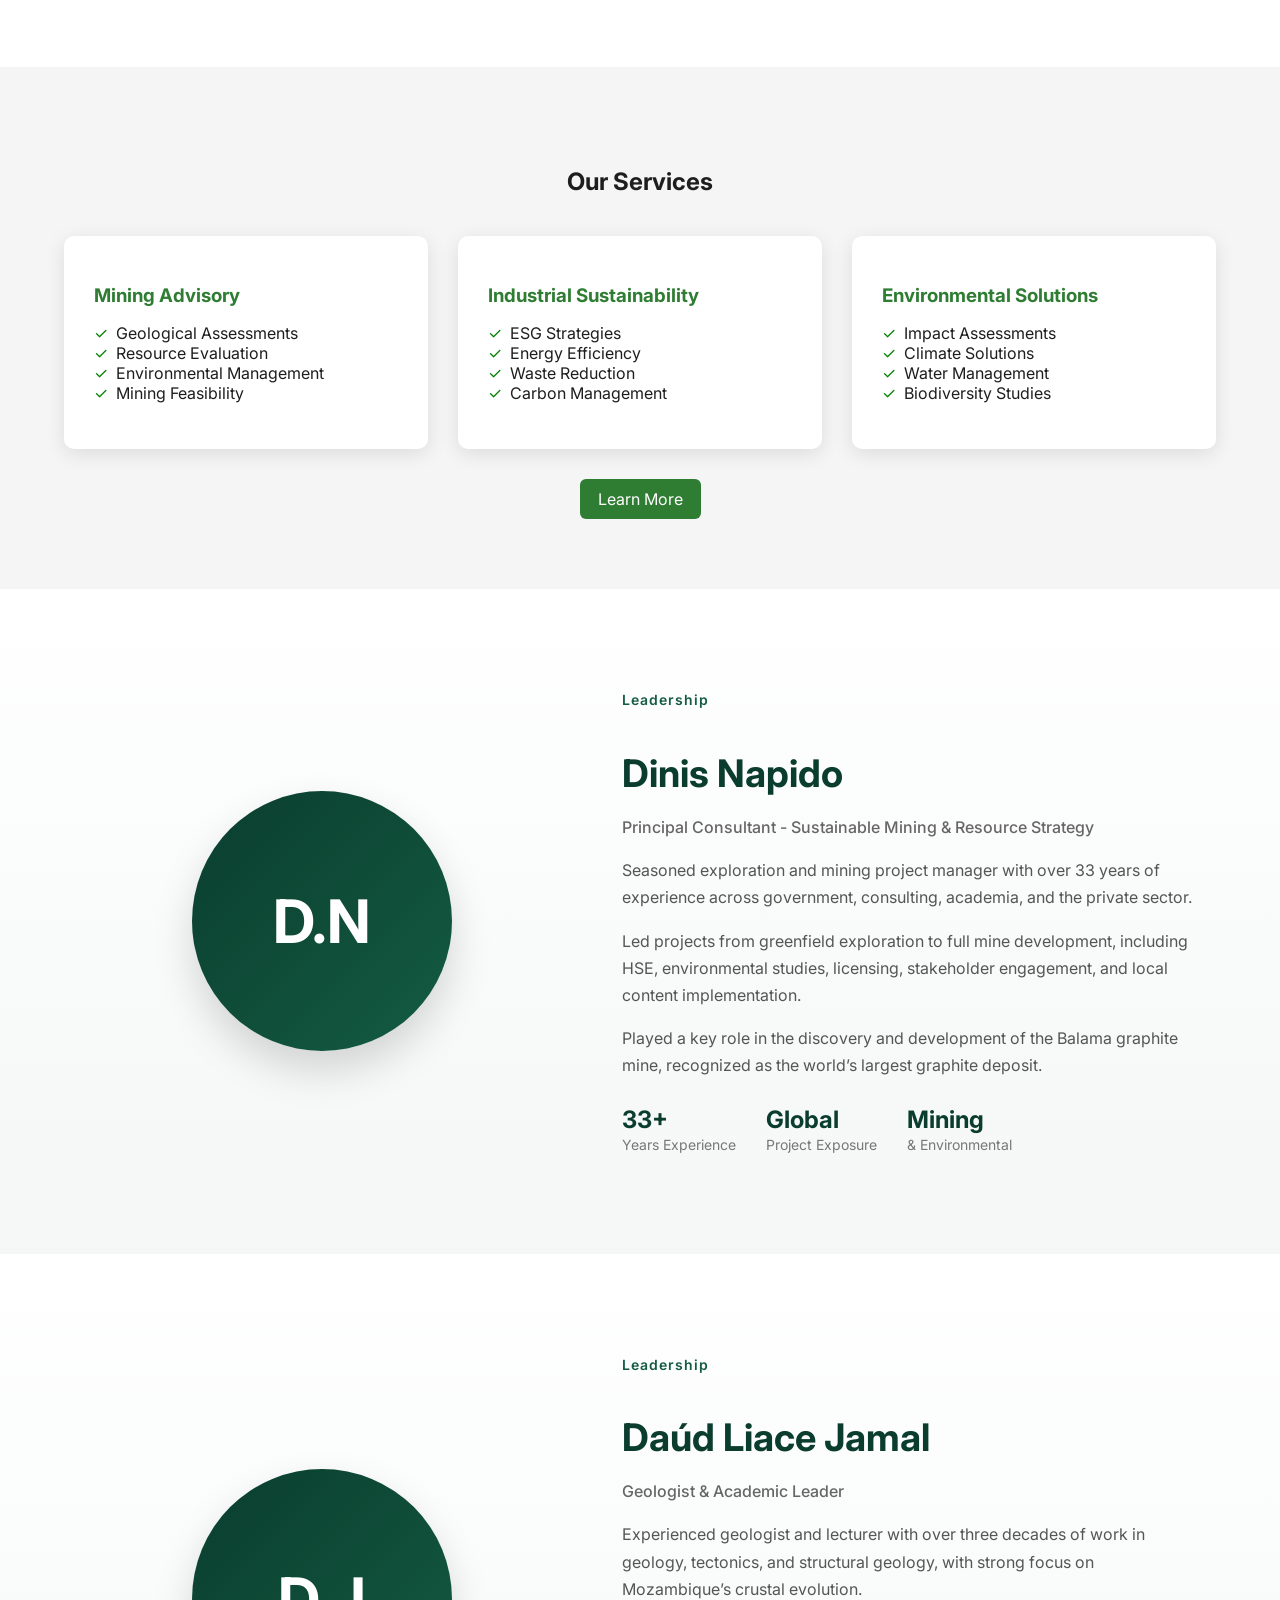
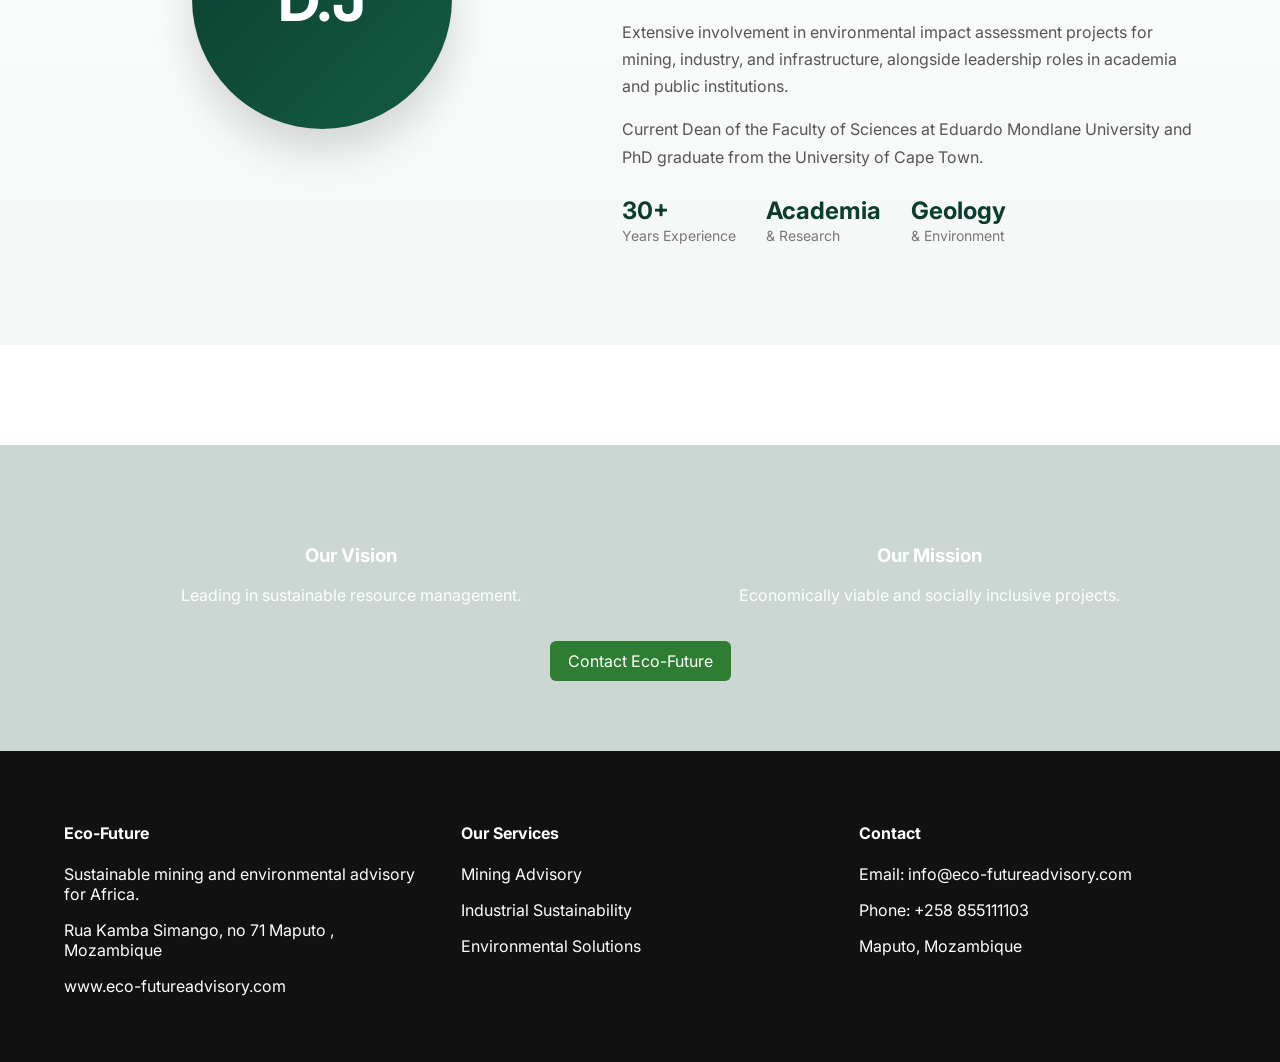
==== commit a19aacd6: "Update index.html" ====
--- a/index.html
+++ b/index.html
@@ -118,7 +118,7 @@
 
 <div class="grid-sobre">
 
-<img src="consul.jpg">
+<img src="consul.png">
 
 <div class="texto-sobre">
 
